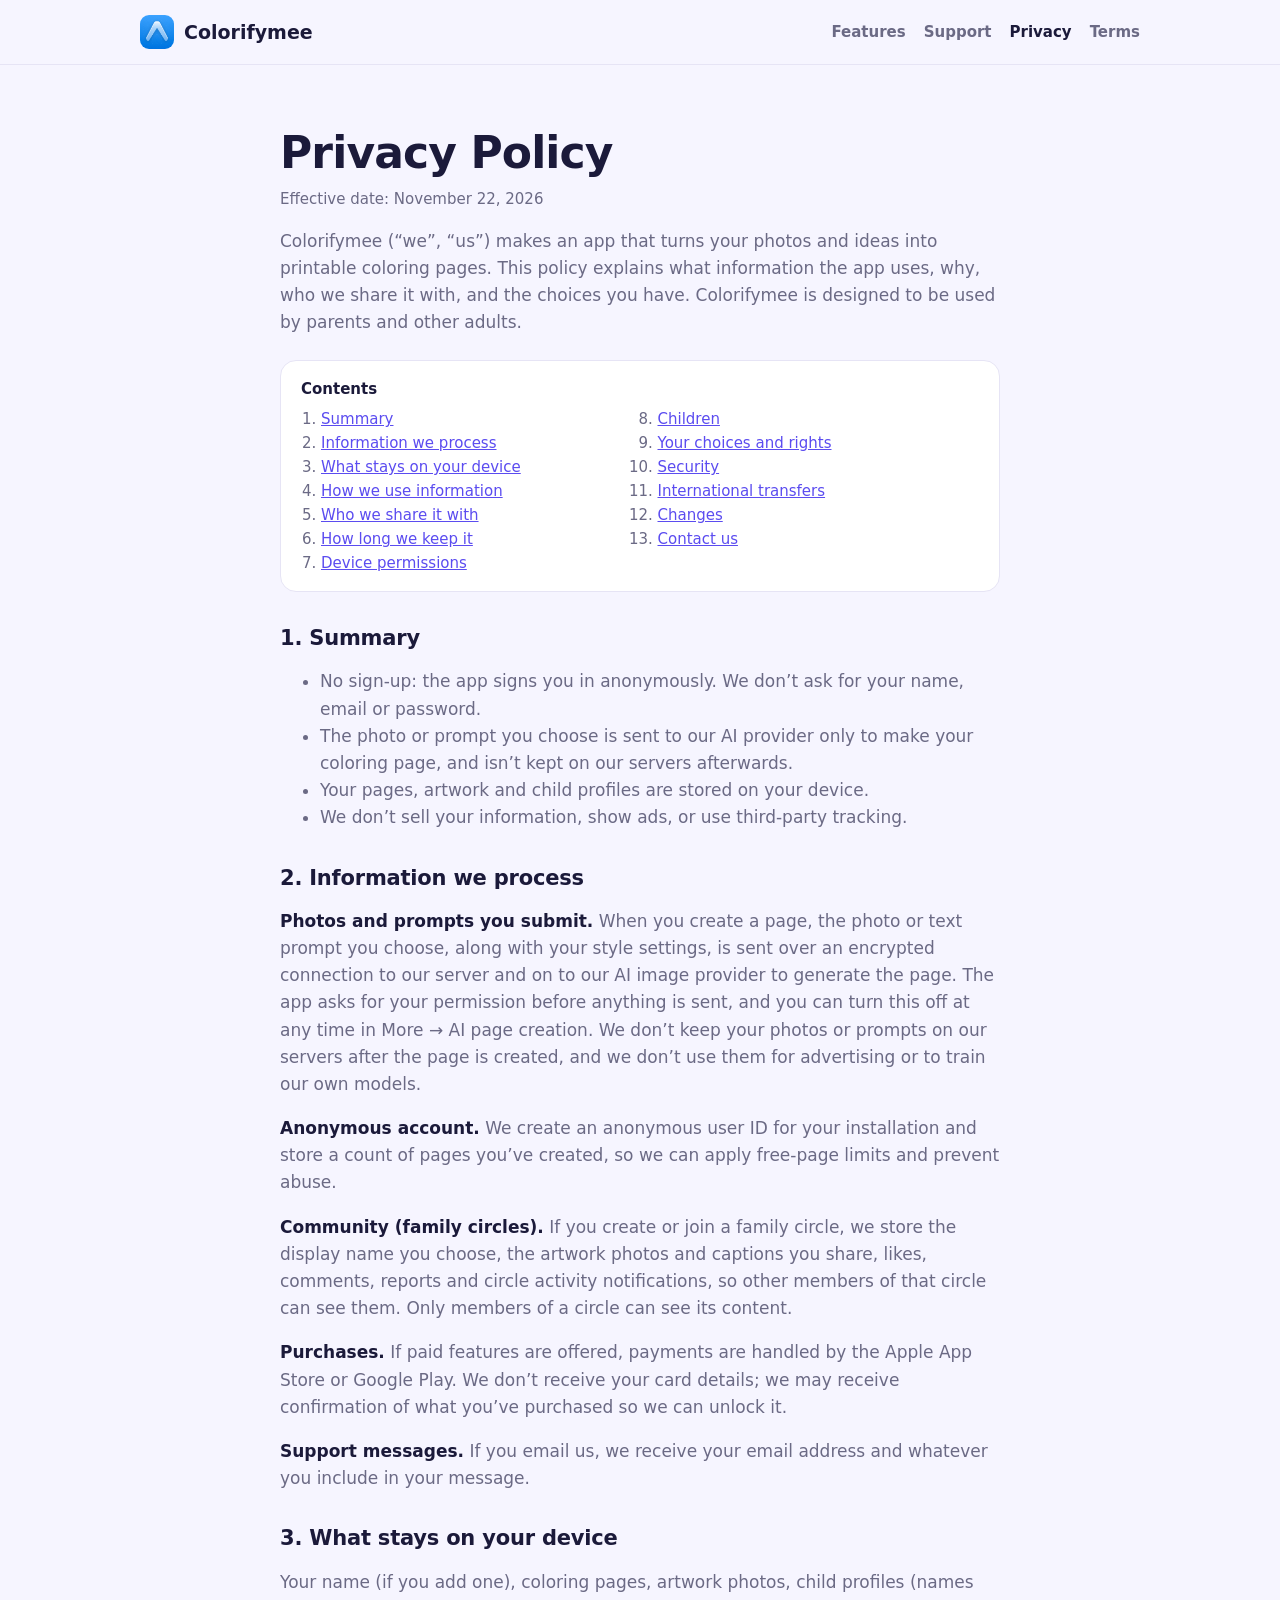
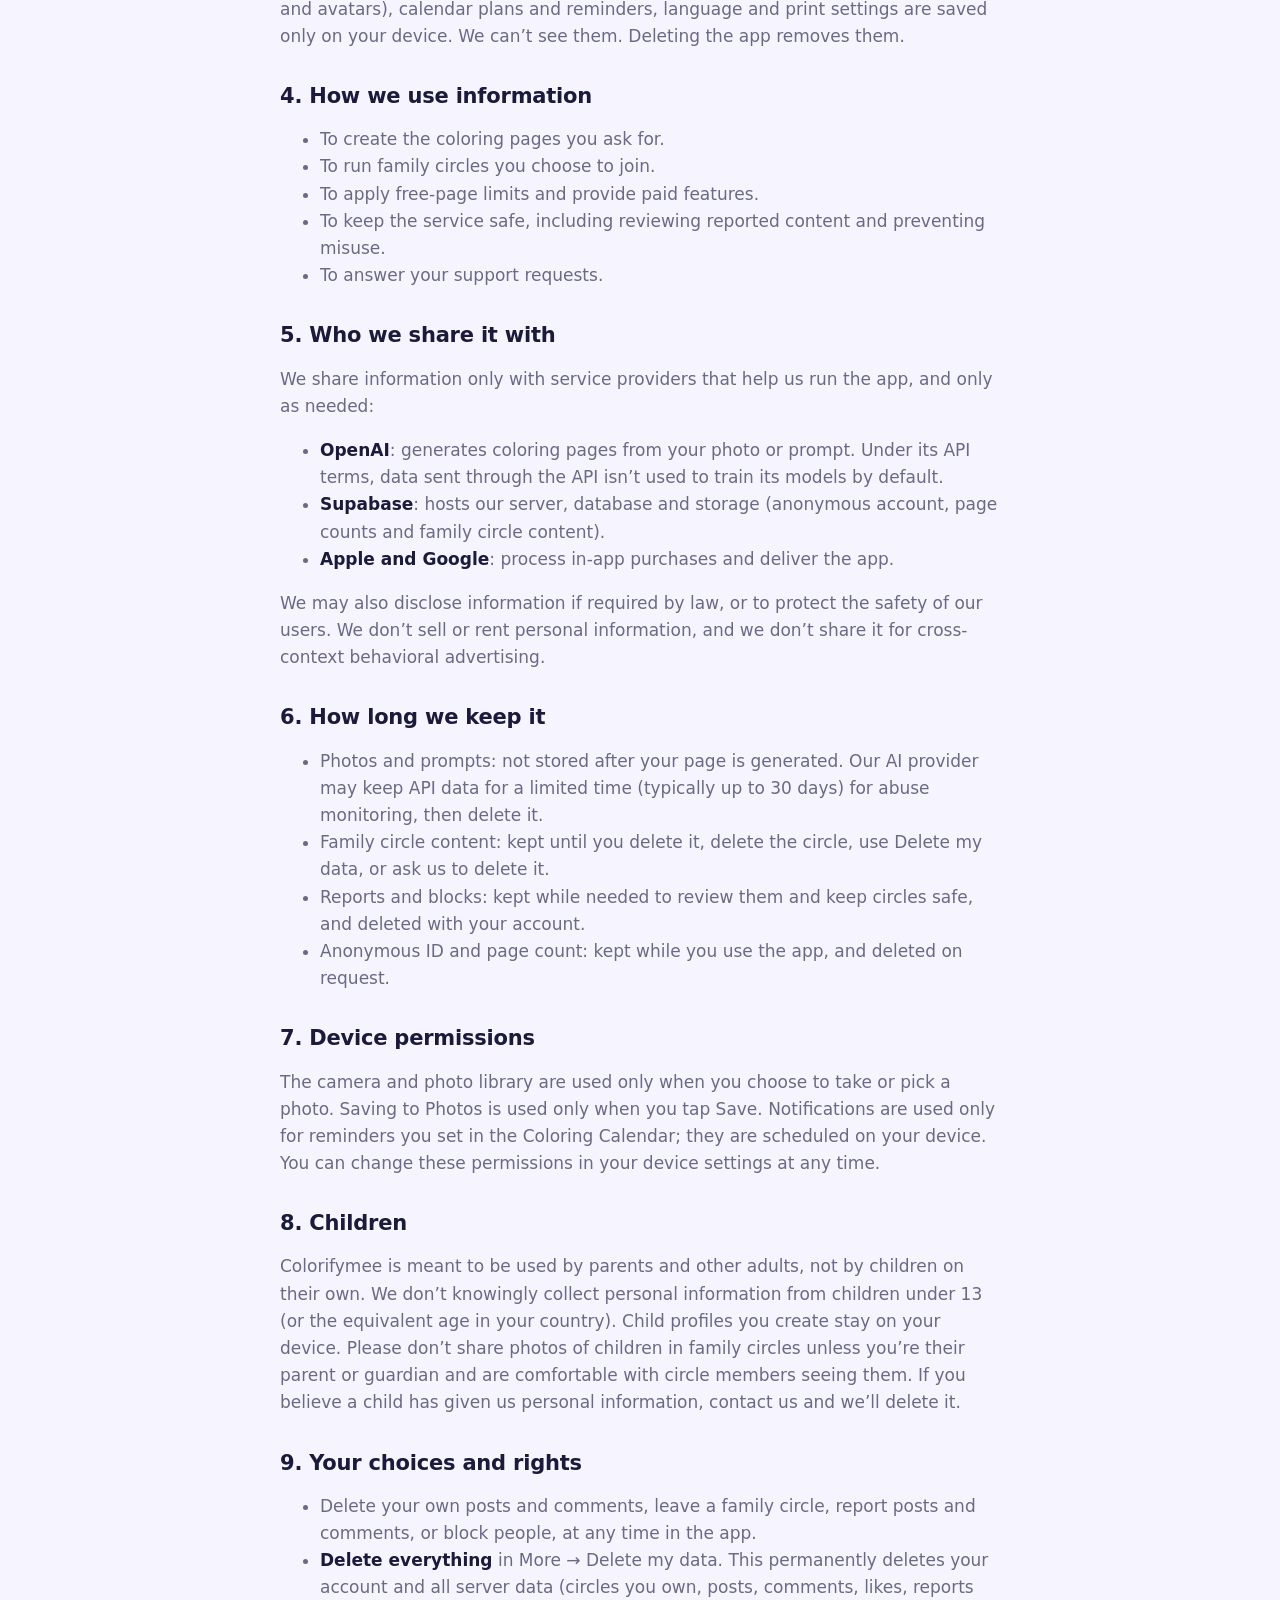
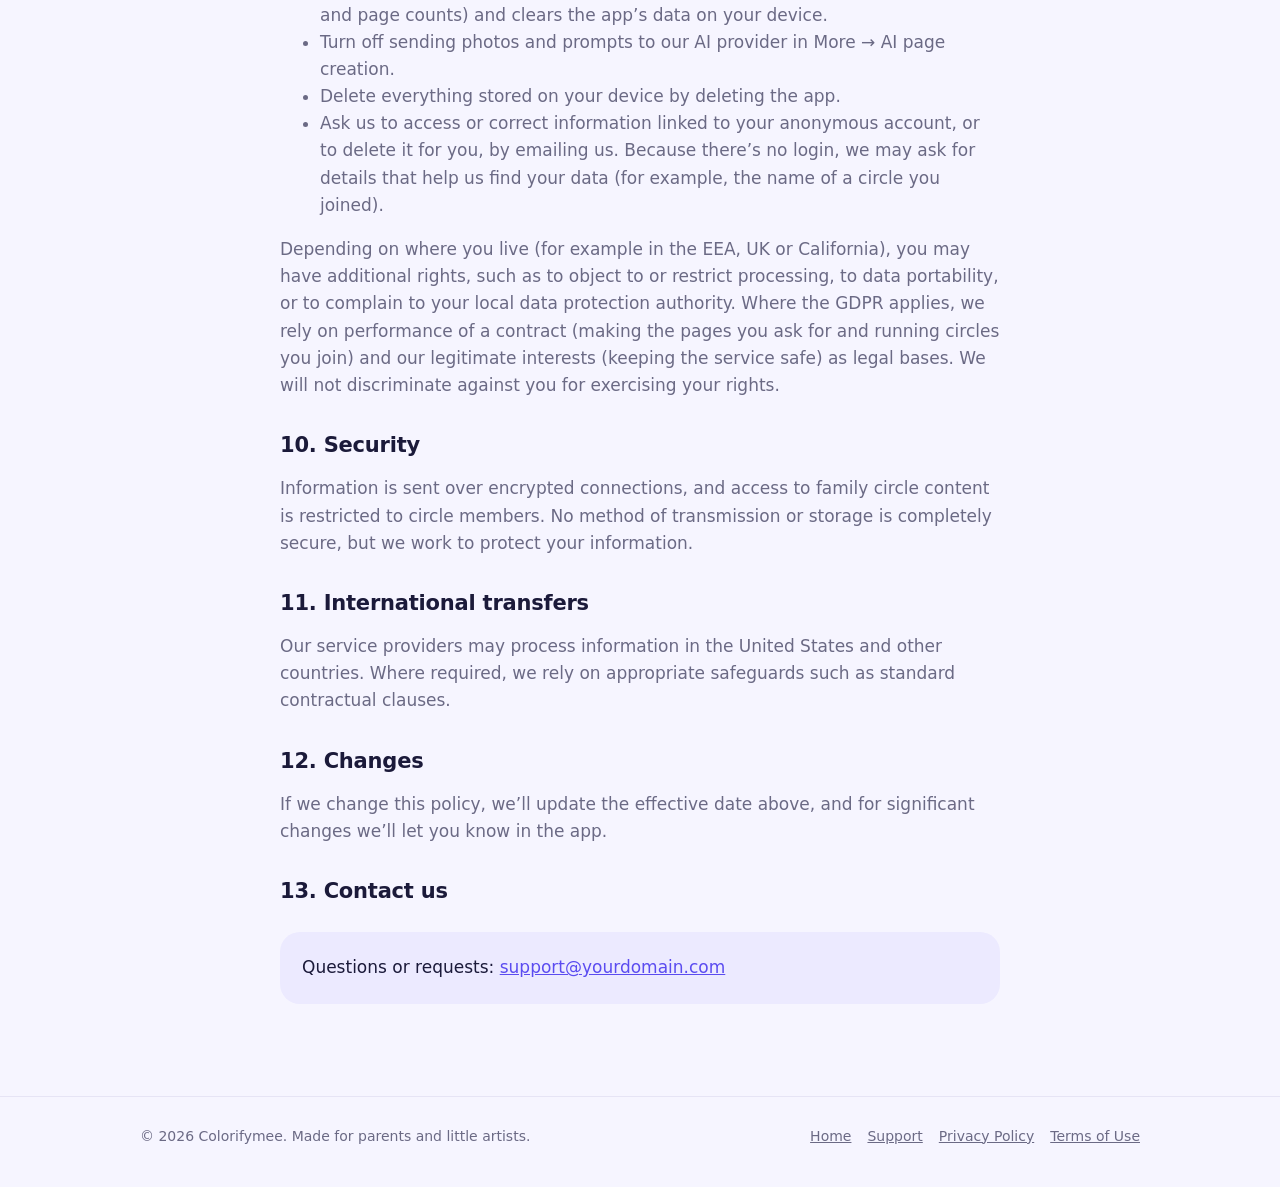
==== privacy.html @ 537eb230 "Colorifymee app with App Store compliance and website Expo SDK 58 app that turns photos and prompts " ====
<!doctype html>
<html lang="en">
<head>
<meta charset="utf-8">
<meta name="viewport" content="width=device-width, initial-scale=1">
<title>Privacy Policy – Colorifymee</title>
<meta name="description" content="How the Colorifymee app handles your information.">
<link rel="icon" href="img/icon.png">
<link rel="apple-touch-icon" href="img/icon.png">
<link rel="stylesheet" href="styles.css">
</head>
<body>
<header class="site"><div class="wrap">
  <a class="brand" href="index.html"><img src="img/icon.png" alt=""><span class="name">Colorifymee</span></a>
  <nav class="site" aria-label="Main">
    <a class="hide-sm" href="index.html#features">Features</a>
    <a href="support.html">Support</a>
    <a href="privacy.html" aria-current="page">Privacy</a>
    <a href="terms.html">Terms</a>
  </nav>
</div></header>
<main class="wrap doc">
  <h1>Privacy Policy</h1>
  <p class="updated">Effective date: November 22, 2026</p>
  <p>Colorifymee (“we”, “us”) makes an app that turns your photos and ideas into printable coloring pages. This policy explains what information the app uses, why, who we share it with, and the choices you have. Colorifymee is designed to be used by parents and other adults.</p>

  <nav class="toc" aria-label="Contents"><strong>Contents</strong><ol>
    <li><a href="#summary">Summary</a></li><li><a href="#collect">Information we process</a></li>
    <li><a href="#device">What stays on your device</a></li><li><a href="#use">How we use information</a></li>
    <li><a href="#share">Who we share it with</a></li><li><a href="#retention">How long we keep it</a></li>
    <li><a href="#permissions">Device permissions</a></li><li><a href="#children">Children</a></li>
    <li><a href="#rights">Your choices and rights</a></li><li><a href="#security">Security</a></li>
    <li><a href="#transfers">International transfers</a></li><li><a href="#changes">Changes</a></li>
    <li><a href="#contact">Contact us</a></li>
  </ol></nav>

  <h2 id="summary">1. Summary</h2>
  <ul>
    <li>No sign-up: the app signs you in anonymously. We don’t ask for your name, email or password.</li>
    <li>The photo or prompt you choose is sent to our AI provider only to make your coloring page, and isn’t kept on our servers afterwards.</li>
    <li>Your pages, artwork and child profiles are stored on your device.</li>
    <li>We don’t sell your information, show ads, or use third-party tracking.</li>
  </ul>

  <h2 id="collect">2. Information we process</h2>
  <p><strong>Photos and prompts you submit.</strong> When you create a page, the photo or text prompt you choose, along with your style settings, is sent over an encrypted connection to our server and on to our AI image provider to generate the page. The app asks for your permission before anything is sent, and you can turn this off at any time in More → AI page creation. We don’t keep your photos or prompts on our servers after the page is created, and we don’t use them for advertising or to train our own models.</p>
  <p><strong>Anonymous account.</strong> We create an anonymous user ID for your installation and store a count of pages you’ve created, so we can apply free-page limits and prevent abuse.</p>
  <p><strong>Community (family circles).</strong> If you create or join a family circle, we store the display name you choose, the artwork photos and captions you share, likes, comments, reports and circle activity notifications, so other members of that circle can see them. Only members of a circle can see its content.</p>
  <p><strong>Purchases.</strong> If paid features are offered, payments are handled by the Apple App Store or Google Play. We don’t receive your card details; we may receive confirmation of what you’ve purchased so we can unlock it.</p>
  <p><strong>Support messages.</strong> If you email us, we receive your email address and whatever you include in your message.</p>

  <h2 id="device">3. What stays on your device</h2>
  <p>Your name (if you add one), coloring pages, artwork photos, child profiles (names and avatars), calendar plans and reminders, language and print settings are saved only on your device. We can’t see them. Deleting the app removes them.</p>

  <h2 id="use">4. How we use information</h2>
  <ul>
    <li>To create the coloring pages you ask for.</li>
    <li>To run family circles you choose to join.</li>
    <li>To apply free-page limits and provide paid features.</li>
    <li>To keep the service safe, including reviewing reported content and preventing misuse.</li>
    <li>To answer your support requests.</li>
  </ul>

  <h2 id="share">5. Who we share it with</h2>
  <p>We share information only with service providers that help us run the app, and only as needed:</p>
  <ul>
    <li><strong>OpenAI</strong>: generates coloring pages from your photo or prompt. Under its API terms, data sent through the API isn’t used to train its models by default.</li>
    <li><strong>Supabase</strong>: hosts our server, database and storage (anonymous account, page counts and family circle content).</li>
    <li><strong>Apple and Google</strong>: process in-app purchases and deliver the app.</li>
  </ul>
  <p>We may also disclose information if required by law, or to protect the safety of our users. We don’t sell or rent personal information, and we don’t share it for cross-context behavioral advertising.</p>

  <h2 id="retention">6. How long we keep it</h2>
  <ul>
    <li>Photos and prompts: not stored after your page is generated. Our AI provider may keep API data for a limited time (typically up to 30 days) for abuse monitoring, then delete it.</li>
    <li>Family circle content: kept until you delete it, delete the circle, use Delete my data, or ask us to delete it.</li>
    <li>Reports and blocks: kept while needed to review them and keep circles safe, and deleted with your account.</li>
    <li>Anonymous ID and page count: kept while you use the app, and deleted on request.</li>
  </ul>

  <h2 id="permissions">7. Device permissions</h2>
  <p>The camera and photo library are used only when you choose to take or pick a photo. Saving to Photos is used only when you tap Save. Notifications are used only for reminders you set in the Coloring Calendar; they are scheduled on your device. You can change these permissions in your device settings at any time.</p>

  <h2 id="children">8. Children</h2>
  <p>Colorifymee is meant to be used by parents and other adults, not by children on their own. We don’t knowingly collect personal information from children under 13 (or the equivalent age in your country). Child profiles you create stay on your device. Please don’t share photos of children in family circles unless you’re their parent or guardian and are comfortable with circle members seeing them. If you believe a child has given us personal information, contact us and we’ll delete it.</p>

  <h2 id="rights">9. Your choices and rights</h2>
  <ul>
    <li>Delete your own posts and comments, leave a family circle, report posts and comments, or block people, at any time in the app.</li>
    <li><strong>Delete everything</strong> in More → Delete my data. This permanently deletes your account and all server data (circles you own, posts, comments, likes, reports and page counts) and clears the app’s data on your device.</li>
    <li>Turn off sending photos and prompts to our AI provider in More → AI page creation.</li>
    <li>Delete everything stored on your device by deleting the app.</li>
    <li>Ask us to access or correct information linked to your anonymous account, or to delete it for you, by emailing us. Because there’s no login, we may ask for details that help us find your data (for example, the name of a circle you joined).</li>
  </ul>
  <p>Depending on where you live (for example in the EEA, UK or California), you may have additional rights, such as to object to or restrict processing, to data portability, or to complain to your local data protection authority. Where the GDPR applies, we rely on performance of a contract (making the pages you ask for and running circles you join) and our legitimate interests (keeping the service safe) as legal bases. We will not discriminate against you for exercising your rights.</p>

  <h2 id="security">10. Security</h2>
  <p>Information is sent over encrypted connections, and access to family circle content is restricted to circle members. No method of transmission or storage is completely secure, but we work to protect your information.</p>

  <h2 id="transfers">11. International transfers</h2>
  <p>Our service providers may process information in the United States and other countries. Where required, we rely on appropriate safeguards such as standard contractual clauses.</p>

  <h2 id="changes">12. Changes</h2>
  <p>If we change this policy, we’ll update the effective date above, and for significant changes we’ll let you know in the app.</p>

  <h2 id="contact">13. Contact us</h2>
  <div class="contact"><p>Questions or requests: <a href="mailto:support@yourdomain.com">support@yourdomain.com</a></p></div>
</main>
<footer class="site"><div class="wrap">
  <span>© 2026 Colorifymee. Made for parents and little artists.</span>
  <nav aria-label="Footer"><a href="index.html">Home</a><a href="support.html">Support</a><a href="privacy.html">Privacy Policy</a><a href="terms.html">Terms of Use</a></nav>
</div></footer>
</body>
</html>
---- styles.css ----
:root {
  --text: #1b1a3a; --muted: #6b6a85; --bg: #f6f5ff; --card: #fff; --soft: #efeefa;
  --accent: #5b4cf0; --accent-soft: #eceaff; --border: #e6e4f5;
  --blue: #e7f0ff; --purple: #f1eaff; --orange: #fff1e3; --pink: #ffe9f3;
}
@media (prefers-color-scheme: dark) {
  :root {
    --text: #f4f3ff; --muted: #a9a7c2; --bg: #0f0e1a; --card: #1b1a2b; --soft: #232236;
    --accent: #8c7cff; --accent-soft: #2a2550; --border: #2c2a40;
    --blue: #16243d; --purple: #251c3d; --orange: #33220f; --pink: #361627;
  }
}
* { box-sizing: border-box; }
html { -webkit-text-size-adjust: 100%; }
body {
  margin: 0; background: var(--bg); color: var(--text);
  font: 17px/1.6 system-ui, -apple-system, "Segoe UI", Roboto, sans-serif;
}
a { color: var(--accent); }
img { max-width: 100%; display: block; }
.wrap { max-width: 1040px; margin: 0 auto; padding: 0 20px; }
header.site { position: sticky; top: 0; z-index: 5; background: color-mix(in srgb, var(--bg) 88%, transparent); backdrop-filter: blur(10px); border-bottom: 1px solid var(--border); }
header.site .wrap { display: flex; align-items: center; justify-content: space-between; height: 64px; gap: 16px; }
.brand { display: flex; align-items: center; gap: 10px; font-weight: 800; font-size: 19px; color: var(--text); text-decoration: none; }
.brand img { width: 34px; height: 34px; border-radius: 9px; }
nav.site { display: flex; gap: 18px; font-size: 15px; font-weight: 600; }
nav.site a { color: var(--muted); text-decoration: none; }
nav.site a:hover, nav.site a[aria-current] { color: var(--text); }

.hero { padding-top: 72px; padding-bottom: 48px; display: grid; grid-template-columns: 1.1fr 1fr; gap: 48px; align-items: center; }
.eyebrow { display: inline-block; background: var(--accent-soft); color: var(--accent); font-weight: 700; font-size: 14px; padding: 5px 12px; border-radius: 999px; }
h1 { font-size: clamp(36px, 6vw, 56px); line-height: 1.08; margin: 16px 0; letter-spacing: -0.02em; }
.lead { font-size: 19px; color: var(--muted); margin: 0 0 28px; max-width: 34em; }
.stores { display: flex; flex-wrap: wrap; gap: 12px; }
.store { display: inline-flex; align-items: center; gap: 8px; background: var(--text); color: var(--bg); text-decoration: none; font-weight: 700; padding: 12px 20px; border-radius: 14px; }
.store small { display: block; font-weight: 500; font-size: 11px; opacity: .75; line-height: 1.1; }
.store span { line-height: 1.15; }
.note { font-size: 14px; color: var(--muted); margin-top: 12px; }
.collage { display: grid; grid-template-columns: repeat(3, 1fr); gap: 12px; }
.collage img { border-radius: 16px; aspect-ratio: 3/4; object-fit: cover; box-shadow: 0 8px 24px rgb(27 26 58 / .12); }
.collage img:nth-child(3n+2) { transform: translateY(22px); }

section.block { padding: 56px 0; }
h2 { font-size: clamp(26px, 4vw, 36px); line-height: 1.2; margin: 0 0 10px; letter-spacing: -0.01em; }
.sub { color: var(--muted); margin: 0 0 32px; }
.grid { display: grid; grid-template-columns: repeat(3, 1fr); gap: 16px; }
.card { background: var(--card); border: 1px solid var(--border); border-radius: 20px; padding: 22px; }
.card h3 { margin: 12px 0 6px; font-size: 18px; }
.card p { margin: 0; color: var(--muted); font-size: 15px; }
.icon { width: 44px; height: 44px; border-radius: 13px; display: grid; place-items: center; font-size: 22px; }
.t-blue { background: var(--blue); } .t-purple { background: var(--purple); }
.t-orange { background: var(--orange); } .t-pink { background: var(--pink); }

.steps { counter-reset: step; display: grid; grid-template-columns: repeat(3, 1fr); gap: 16px; }
.step { background: var(--card); border: 1px solid var(--border); border-radius: 20px; padding: 22px; }
.step::before { counter-increment: step; content: counter(step); display: grid; place-items: center; width: 32px; height: 32px; border-radius: 50%; background: var(--accent); color: #fff; font-weight: 800; margin-bottom: 10px; }
.step h3 { margin: 0 0 4px; font-size: 18px; } .step p { margin: 0; color: var(--muted); font-size: 15px; }

.styles-row { display: grid; grid-template-columns: repeat(8, 1fr); gap: 10px; }
.styles-row figure { margin: 0; }
.styles-row img { border-radius: 12px; aspect-ratio: 3/4; object-fit: cover; }
.styles-row figcaption { font-size: 13px; font-weight: 600; text-align: center; margin-top: 6px; }

.trust { background: var(--card); border: 1px solid var(--border); border-radius: 24px; padding: 32px; display: grid; grid-template-columns: 1fr 1fr; gap: 24px; }
.trust ul { margin: 0; padding-left: 20px; color: var(--muted); }
.trust li { margin: 6px 0; }

.doc { max-width: 760px; padding: 48px 20px 64px; }
.doc h1 { font-size: clamp(32px, 5vw, 44px); }
.doc .updated { color: var(--muted); font-size: 15px; margin-top: -6px; }
.doc h2 { font-size: 21px; margin: 34px 0 8px; }
.doc p, .doc li { color: var(--muted); }
.doc strong { color: var(--text); }
.toc { background: var(--card); border: 1px solid var(--border); border-radius: 16px; padding: 16px 20px; margin: 24px 0; font-size: 15px; }
.toc ol { margin: 6px 0 0; padding-left: 20px; columns: 2; }
details { background: var(--card); border: 1px solid var(--border); border-radius: 16px; padding: 14px 18px; margin: 10px 0; }
summary { font-weight: 700; cursor: pointer; }
details p { margin: 8px 0 0; }
.contact { background: var(--accent-soft); border-radius: 20px; padding: 22px; margin: 28px 0; }
.contact p { color: var(--text); margin: 0; }

footer.site { border-top: 1px solid var(--border); padding: 28px 0 40px; color: var(--muted); font-size: 14px; }
footer.site .wrap { display: flex; flex-wrap: wrap; justify-content: space-between; gap: 12px; }
footer.site nav { display: flex; gap: 16px; flex-wrap: wrap; }
footer.site a { color: var(--muted); }

@media (max-width: 820px) {
  .hero { grid-template-columns: 1fr; padding-top: 40px; gap: 36px; }
  .grid, .steps { grid-template-columns: 1fr; }
  .styles-row { grid-template-columns: repeat(4, 1fr); }
  .trust { grid-template-columns: 1fr; padding: 22px; }
  .toc ol { columns: 1; }
  nav.site { gap: 12px; font-size: 14px; }
  nav.site .hide-sm { display: none; }
}
@media (max-width: 600px) {
  .brand .name { display: none; }
  .brand img { width: 36px; height: 36px; }
  nav.site { gap: 14px; font-size: 15px; }
}
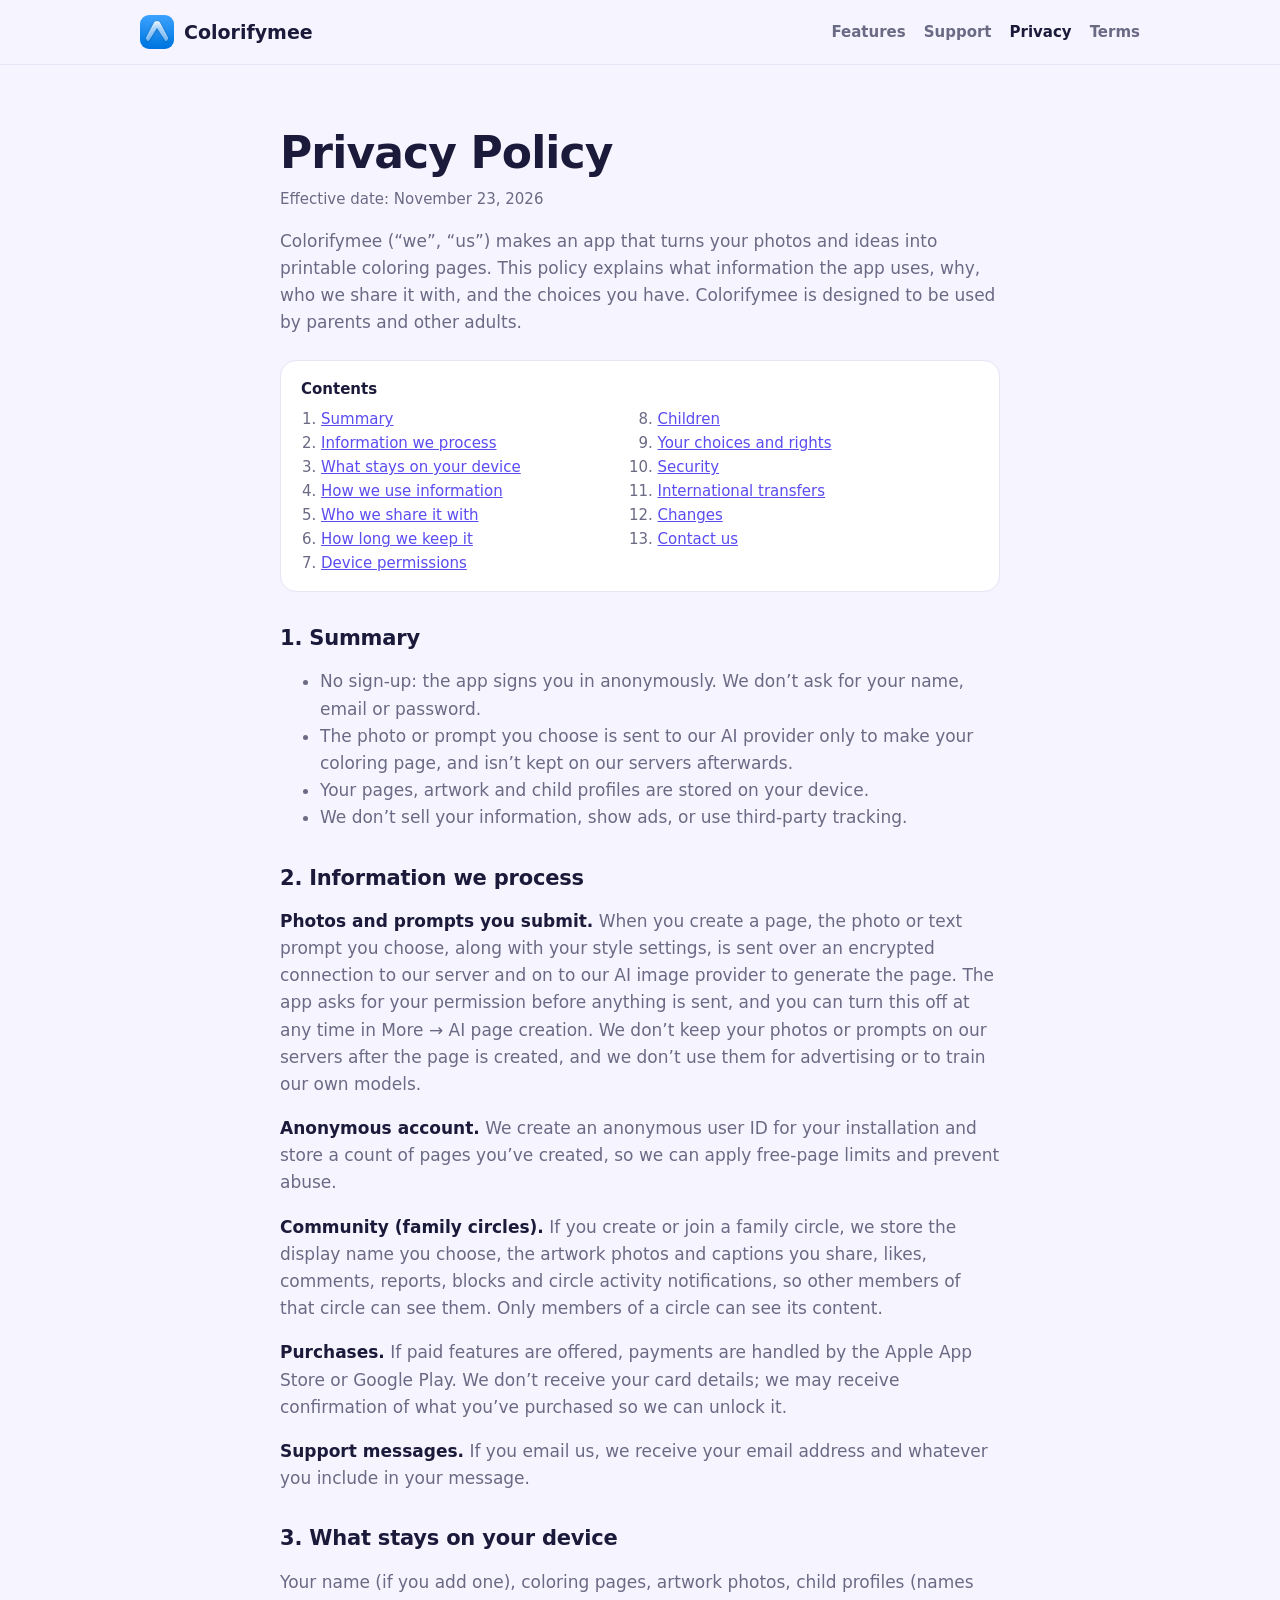
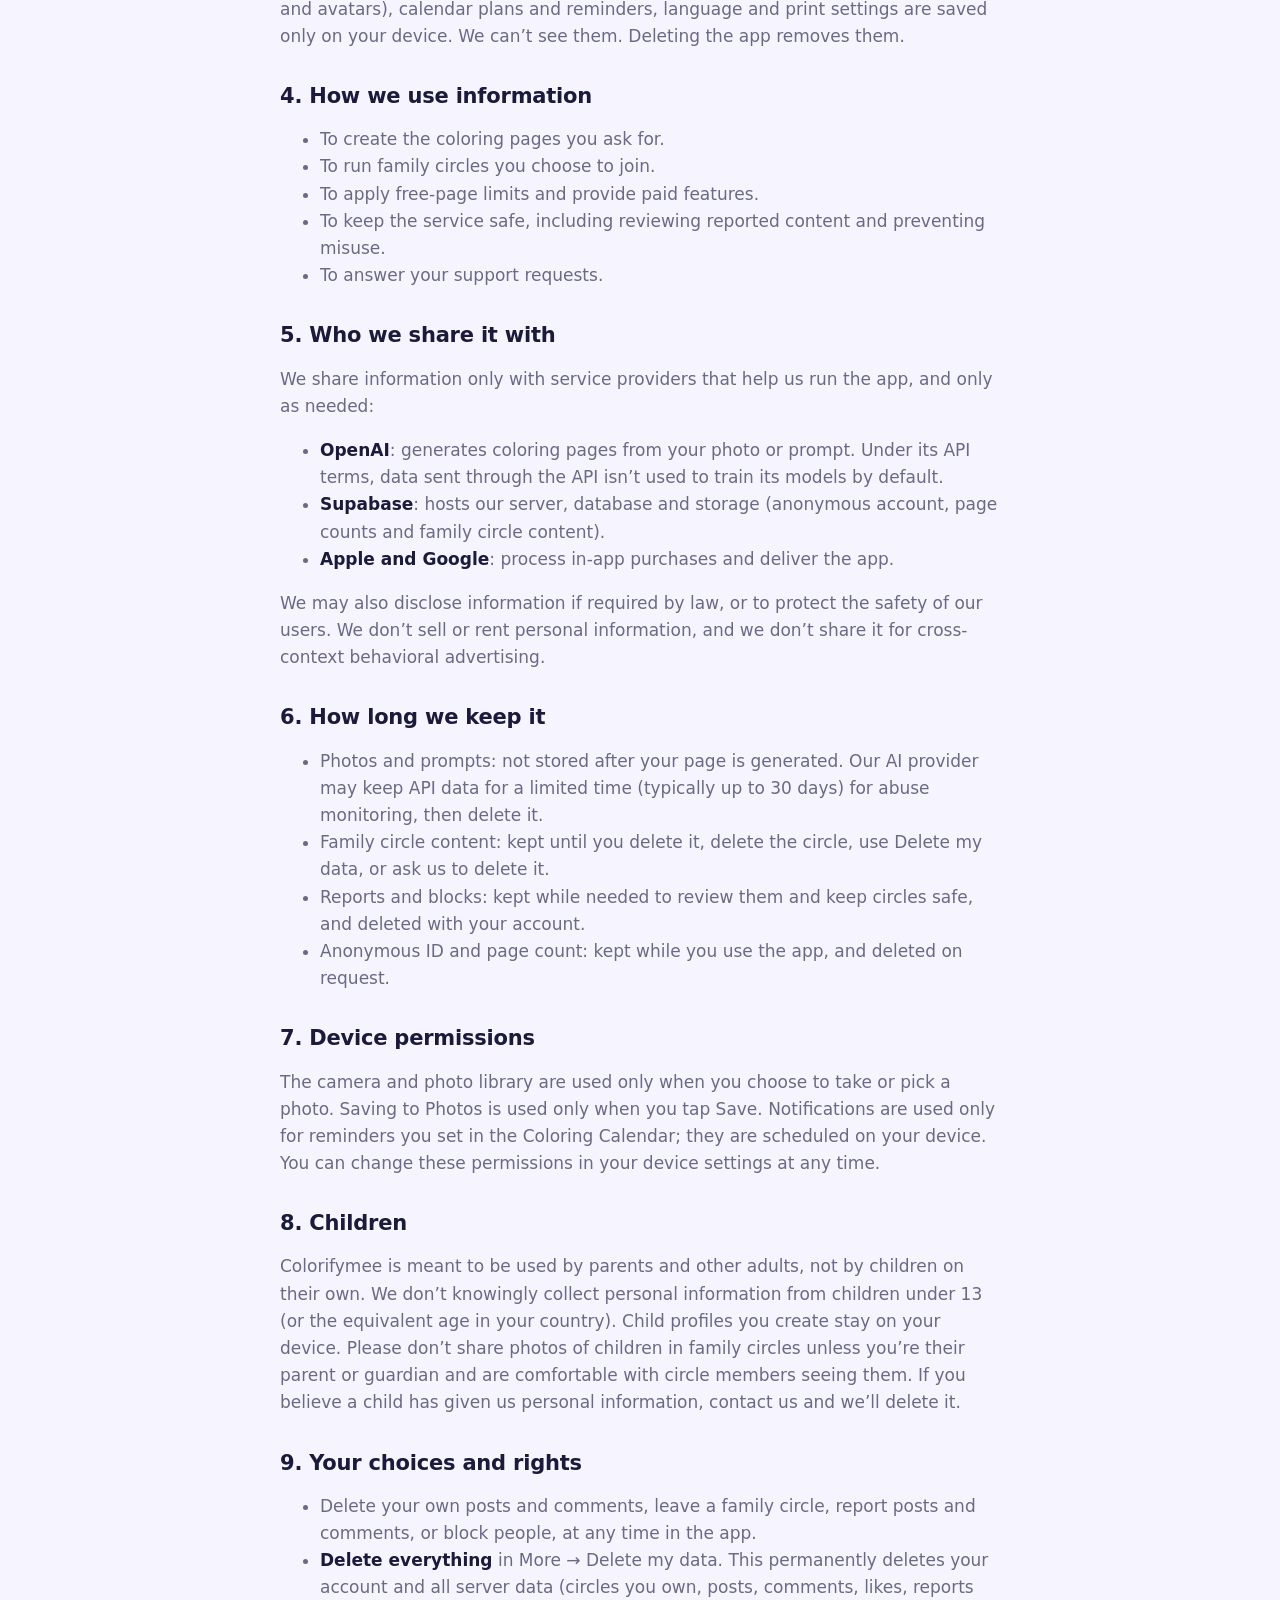
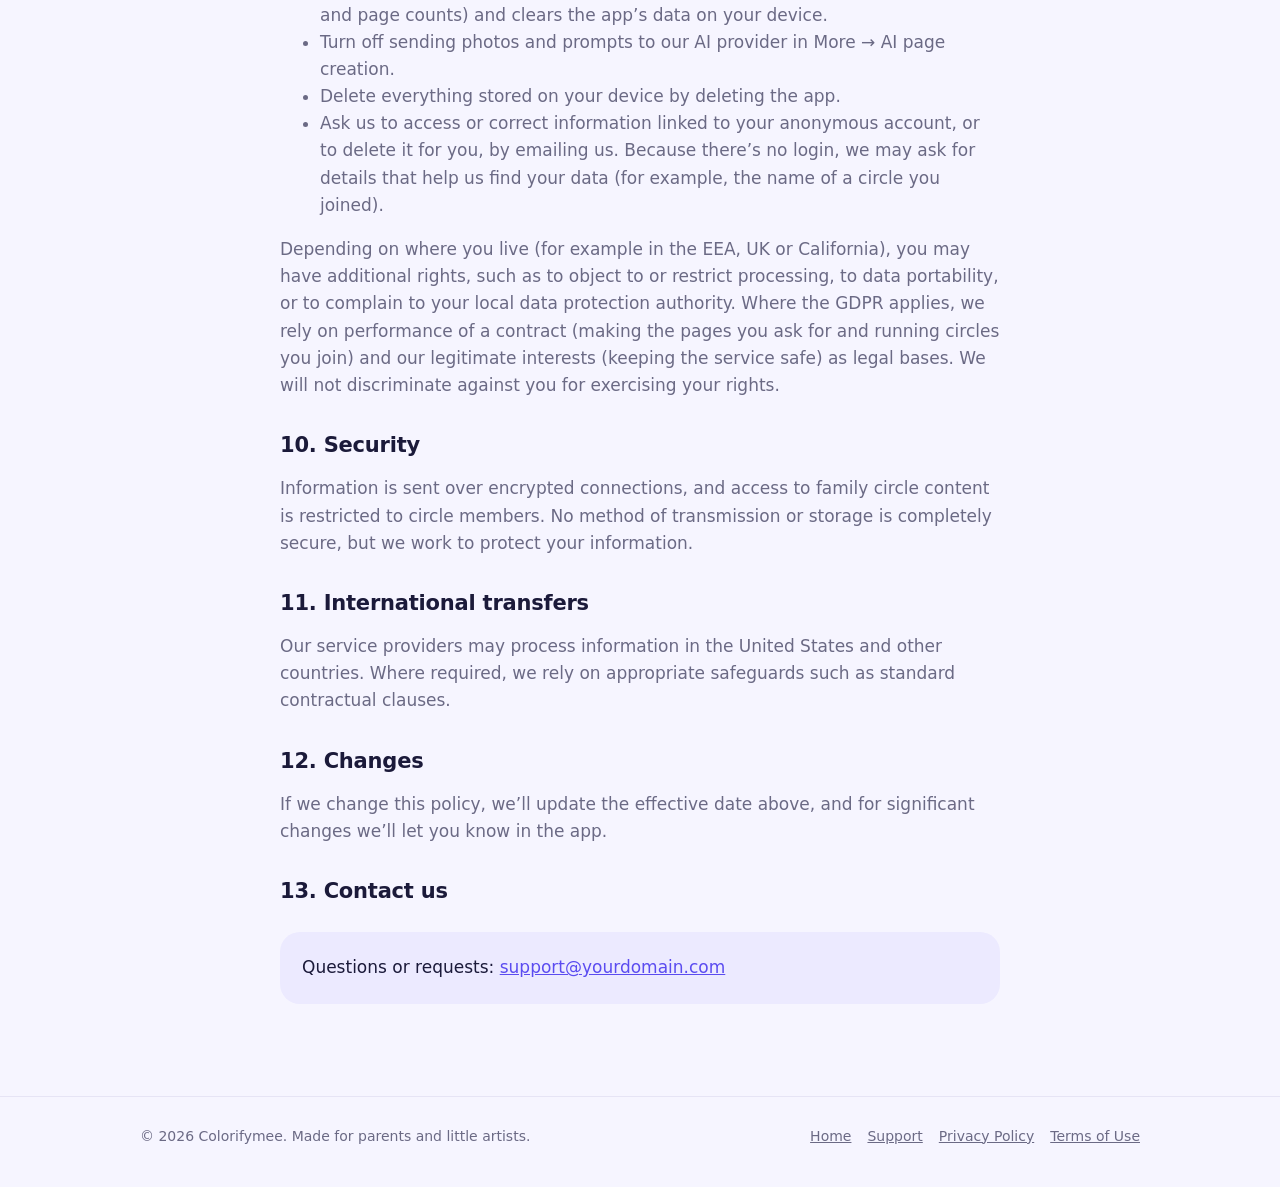
==== commit 22108811: "Sync in-app Privacy Policy and Terms with the website The app's legal screens now show the full poli" ====
--- a/privacy.html
+++ b/privacy.html
@@ -21,7 +21,7 @@
 </div></header>
 <main class="wrap doc">
   <h1>Privacy Policy</h1>
-  <p class="updated">Effective date: November 22, 2026</p>
+  <p class="updated">Effective date: November 23, 2026</p>
   <p>Colorifymee (“we”, “us”) makes an app that turns your photos and ideas into printable coloring pages. This policy explains what information the app uses, why, who we share it with, and the choices you have. Colorifymee is designed to be used by parents and other adults.</p>
 
   <nav class="toc" aria-label="Contents"><strong>Contents</strong><ol>
@@ -45,7 +45,7 @@
   <h2 id="collect">2. Information we process</h2>
   <p><strong>Photos and prompts you submit.</strong> When you create a page, the photo or text prompt you choose, along with your style settings, is sent over an encrypted connection to our server and on to our AI image provider to generate the page. The app asks for your permission before anything is sent, and you can turn this off at any time in More → AI page creation. We don’t keep your photos or prompts on our servers after the page is created, and we don’t use them for advertising or to train our own models.</p>
   <p><strong>Anonymous account.</strong> We create an anonymous user ID for your installation and store a count of pages you’ve created, so we can apply free-page limits and prevent abuse.</p>
-  <p><strong>Community (family circles).</strong> If you create or join a family circle, we store the display name you choose, the artwork photos and captions you share, likes, comments, reports and circle activity notifications, so other members of that circle can see them. Only members of a circle can see its content.</p>
+  <p><strong>Community (family circles).</strong> If you create or join a family circle, we store the display name you choose, the artwork photos and captions you share, likes, comments, reports, blocks and circle activity notifications, so other members of that circle can see them. Only members of a circle can see its content.</p>
   <p><strong>Purchases.</strong> If paid features are offered, payments are handled by the Apple App Store or Google Play. We don’t receive your card details; we may receive confirmation of what you’ve purchased so we can unlock it.</p>
   <p><strong>Support messages.</strong> If you email us, we receive your email address and whatever you include in your message.</p>
 
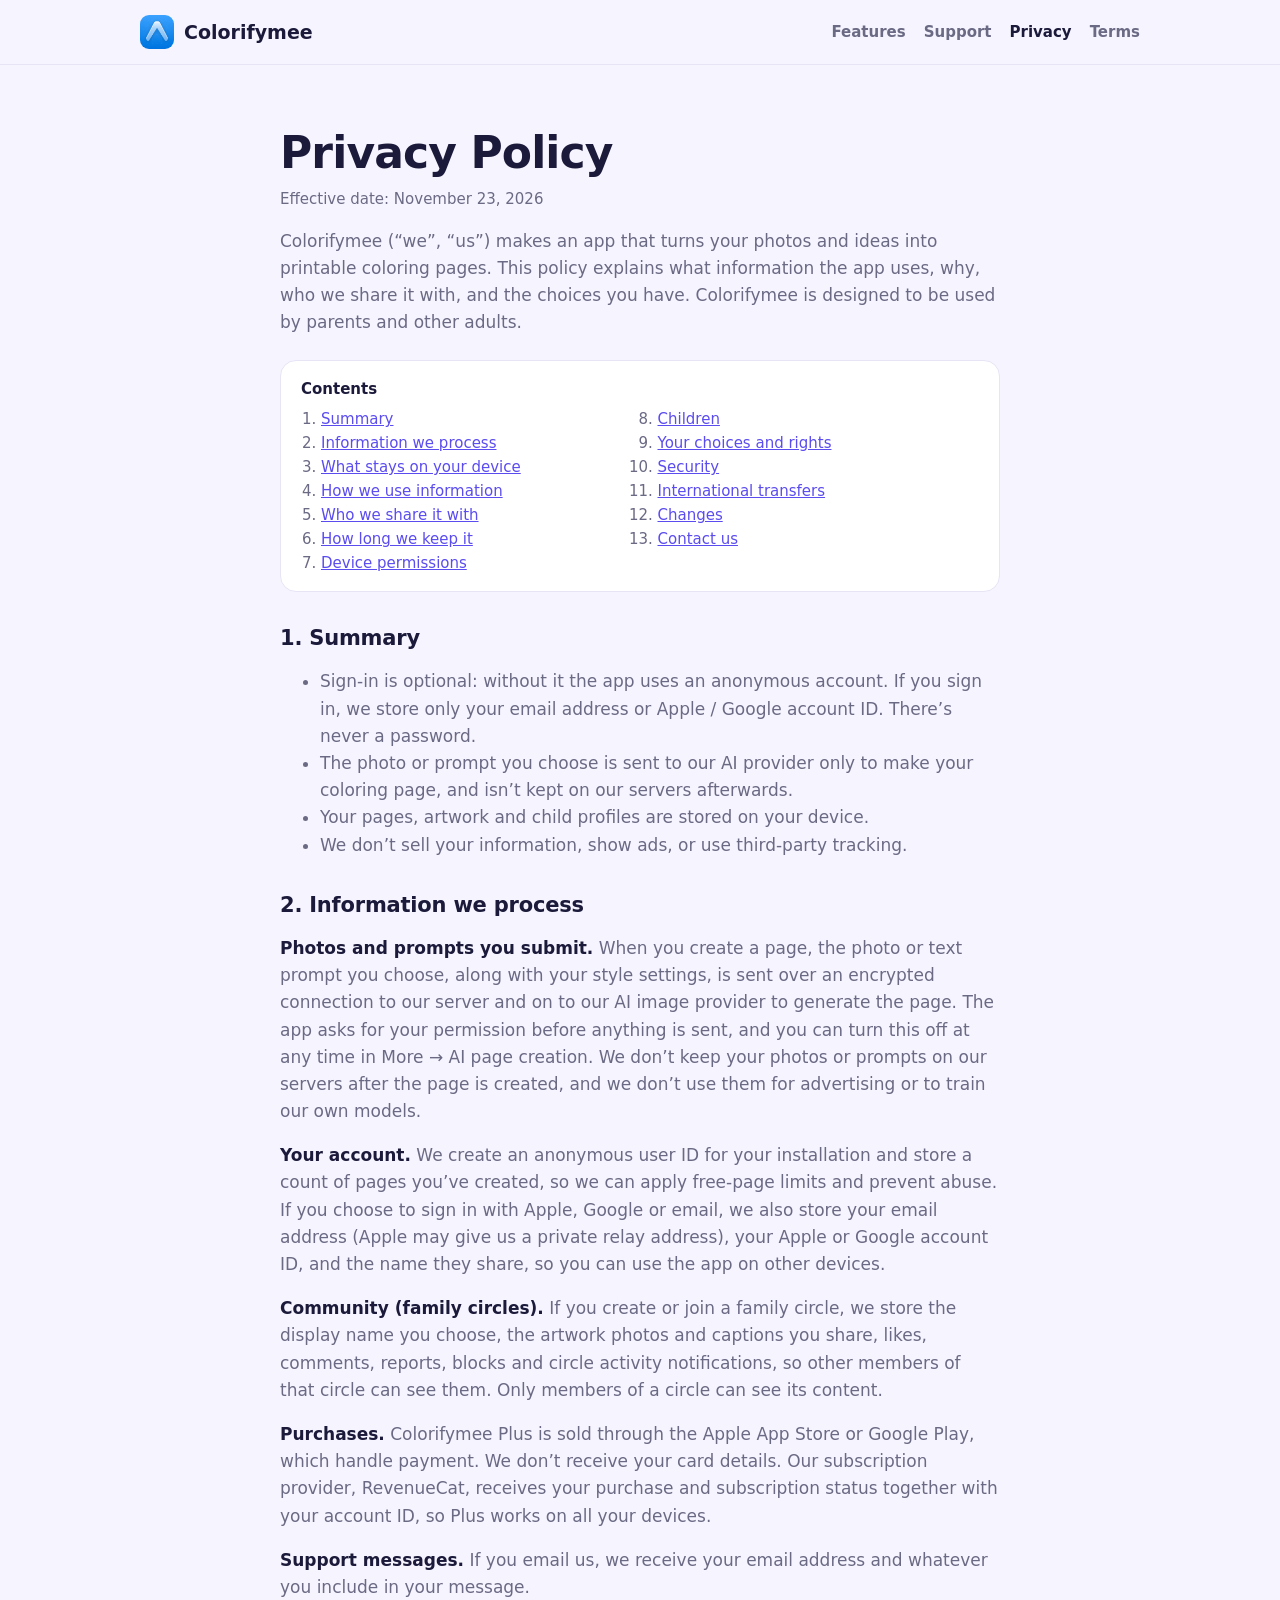
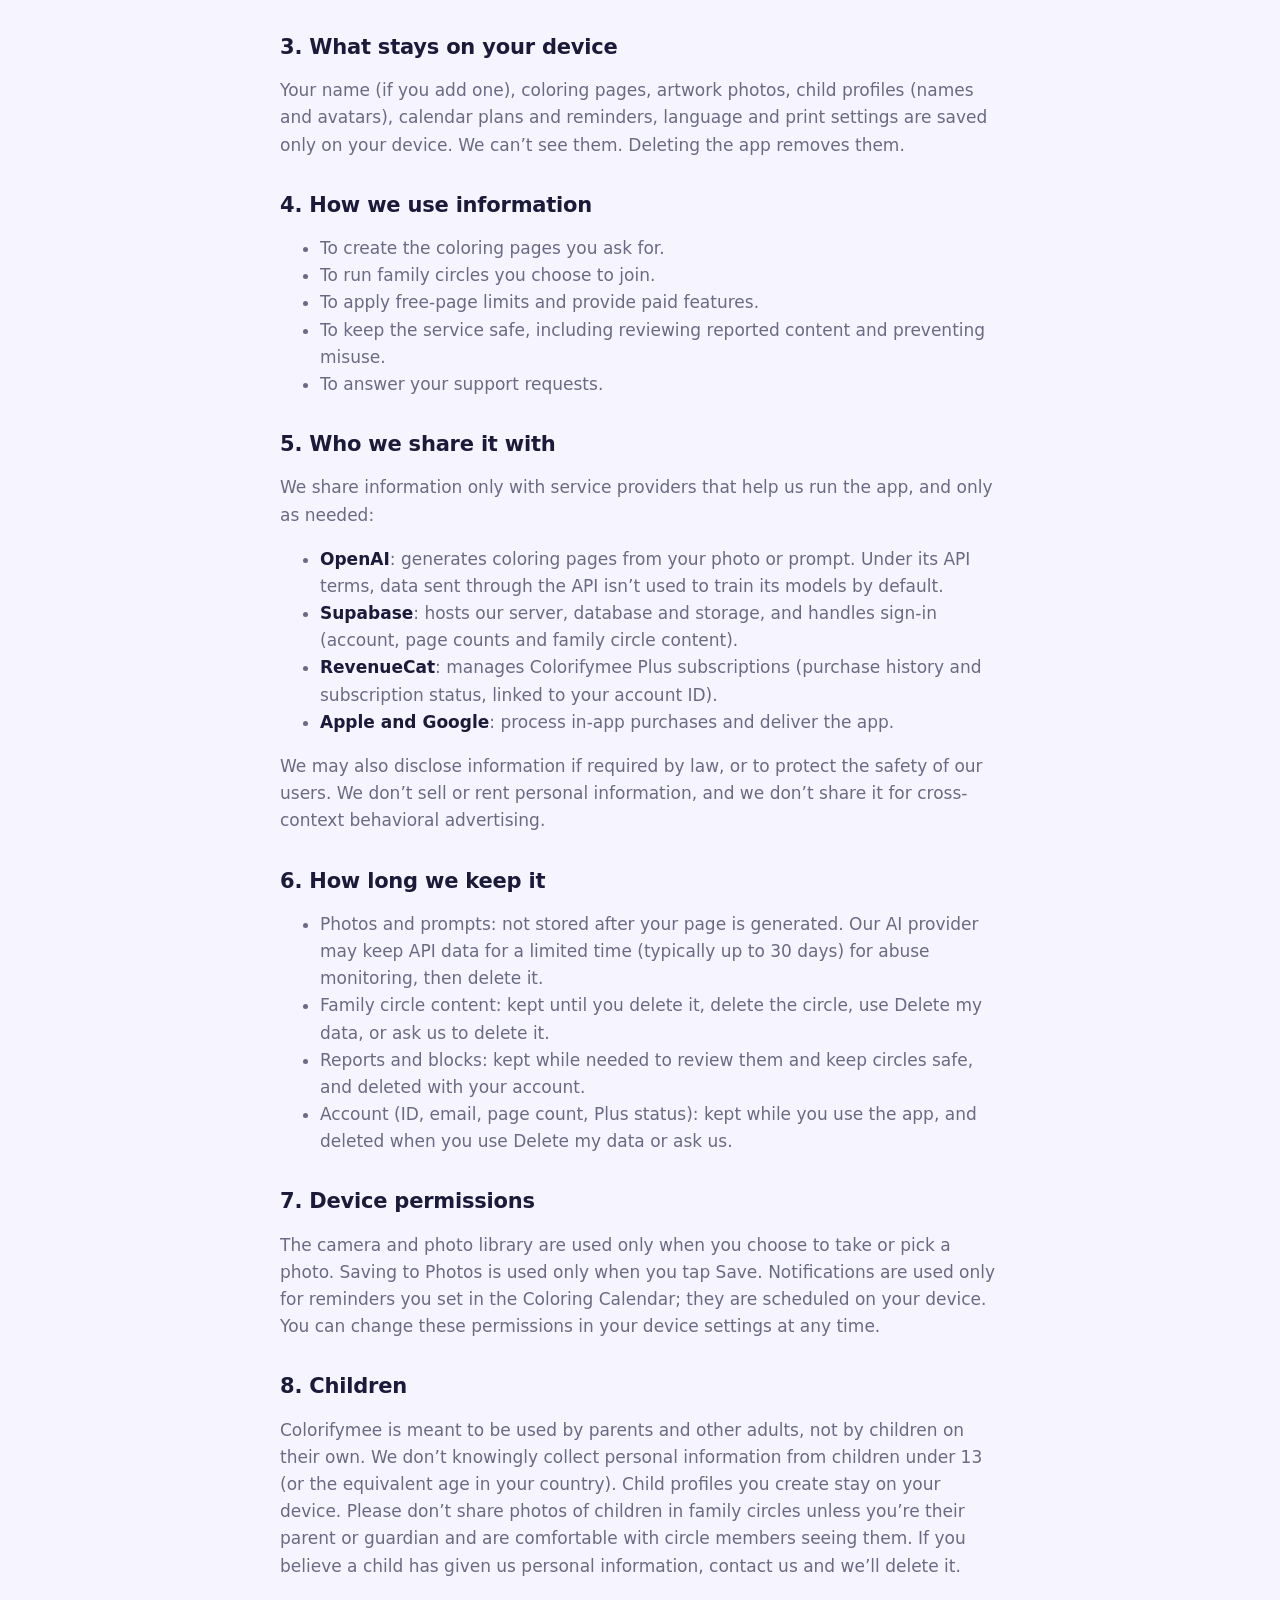
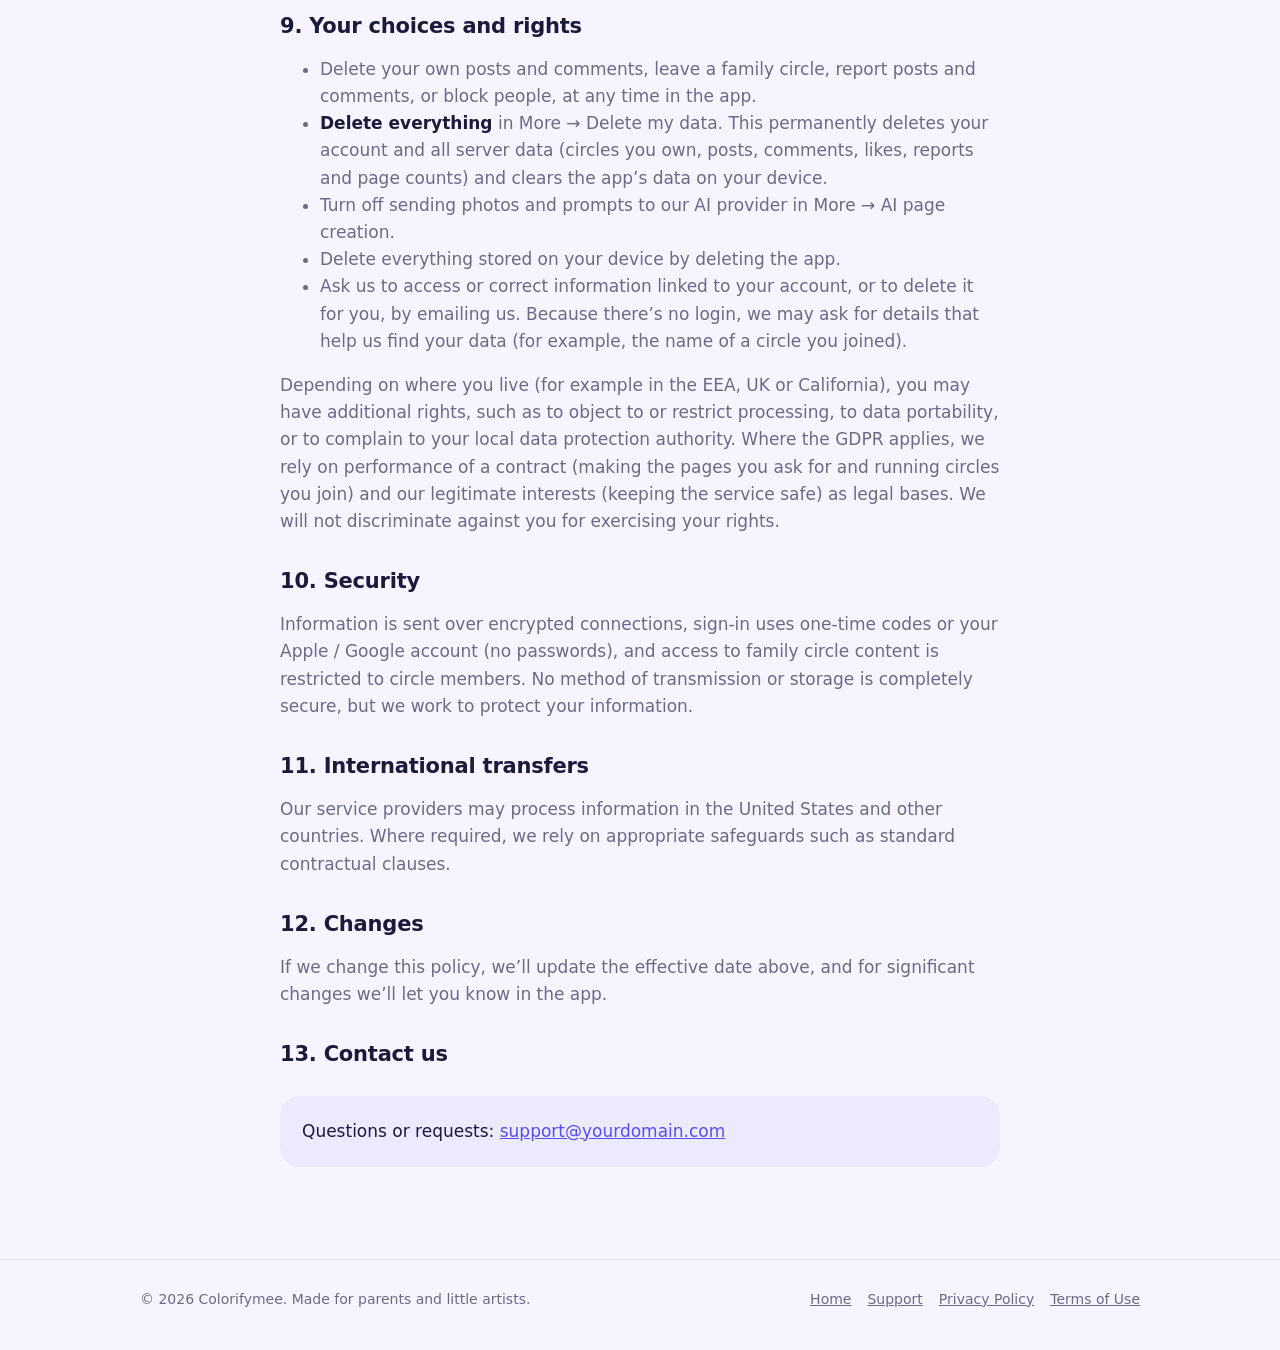
==== commit 1d57bc09: "Add sign-in, feature onboarding and Colorifymee Plus (RevenueCat) - Onboarding: optional sign-up (Ap" ====
--- a/privacy.html
+++ b/privacy.html
@@ -36,7 +36,7 @@
 
   <h2 id="summary">1. Summary</h2>
   <ul>
-    <li>No sign-up: the app signs you in anonymously. We don’t ask for your name, email or password.</li>
+    <li>Sign-in is optional: without it the app uses an anonymous account. If you sign in, we store only your email address or Apple / Google account ID. There’s never a password.</li>
     <li>The photo or prompt you choose is sent to our AI provider only to make your coloring page, and isn’t kept on our servers afterwards.</li>
     <li>Your pages, artwork and child profiles are stored on your device.</li>
     <li>We don’t sell your information, show ads, or use third-party tracking.</li>
@@ -44,9 +44,9 @@
 
   <h2 id="collect">2. Information we process</h2>
   <p><strong>Photos and prompts you submit.</strong> When you create a page, the photo or text prompt you choose, along with your style settings, is sent over an encrypted connection to our server and on to our AI image provider to generate the page. The app asks for your permission before anything is sent, and you can turn this off at any time in More → AI page creation. We don’t keep your photos or prompts on our servers after the page is created, and we don’t use them for advertising or to train our own models.</p>
-  <p><strong>Anonymous account.</strong> We create an anonymous user ID for your installation and store a count of pages you’ve created, so we can apply free-page limits and prevent abuse.</p>
+  <p><strong>Your account.</strong> We create an anonymous user ID for your installation and store a count of pages you’ve created, so we can apply free-page limits and prevent abuse. If you choose to sign in with Apple, Google or email, we also store your email address (Apple may give us a private relay address), your Apple or Google account ID, and the name they share, so you can use the app on other devices.</p>
   <p><strong>Community (family circles).</strong> If you create or join a family circle, we store the display name you choose, the artwork photos and captions you share, likes, comments, reports, blocks and circle activity notifications, so other members of that circle can see them. Only members of a circle can see its content.</p>
-  <p><strong>Purchases.</strong> If paid features are offered, payments are handled by the Apple App Store or Google Play. We don’t receive your card details; we may receive confirmation of what you’ve purchased so we can unlock it.</p>
+  <p><strong>Purchases.</strong> Colorifymee Plus is sold through the Apple App Store or Google Play, which handle payment. We don’t receive your card details. Our subscription provider, RevenueCat, receives your purchase and subscription status together with your account ID, so Plus works on all your devices.</p>
   <p><strong>Support messages.</strong> If you email us, we receive your email address and whatever you include in your message.</p>
 
   <h2 id="device">3. What stays on your device</h2>
@@ -65,7 +65,8 @@
   <p>We share information only with service providers that help us run the app, and only as needed:</p>
   <ul>
     <li><strong>OpenAI</strong>: generates coloring pages from your photo or prompt. Under its API terms, data sent through the API isn’t used to train its models by default.</li>
-    <li><strong>Supabase</strong>: hosts our server, database and storage (anonymous account, page counts and family circle content).</li>
+    <li><strong>Supabase</strong>: hosts our server, database and storage, and handles sign-in (account, page counts and family circle content).</li>
+    <li><strong>RevenueCat</strong>: manages Colorifymee Plus subscriptions (purchase history and subscription status, linked to your account ID).</li>
     <li><strong>Apple and Google</strong>: process in-app purchases and deliver the app.</li>
   </ul>
   <p>We may also disclose information if required by law, or to protect the safety of our users. We don’t sell or rent personal information, and we don’t share it for cross-context behavioral advertising.</p>
@@ -75,7 +76,7 @@
     <li>Photos and prompts: not stored after your page is generated. Our AI provider may keep API data for a limited time (typically up to 30 days) for abuse monitoring, then delete it.</li>
     <li>Family circle content: kept until you delete it, delete the circle, use Delete my data, or ask us to delete it.</li>
     <li>Reports and blocks: kept while needed to review them and keep circles safe, and deleted with your account.</li>
-    <li>Anonymous ID and page count: kept while you use the app, and deleted on request.</li>
+    <li>Account (ID, email, page count, Plus status): kept while you use the app, and deleted when you use Delete my data or ask us.</li>
   </ul>
 
   <h2 id="permissions">7. Device permissions</h2>
@@ -90,12 +91,12 @@
     <li><strong>Delete everything</strong> in More → Delete my data. This permanently deletes your account and all server data (circles you own, posts, comments, likes, reports and page counts) and clears the app’s data on your device.</li>
     <li>Turn off sending photos and prompts to our AI provider in More → AI page creation.</li>
     <li>Delete everything stored on your device by deleting the app.</li>
-    <li>Ask us to access or correct information linked to your anonymous account, or to delete it for you, by emailing us. Because there’s no login, we may ask for details that help us find your data (for example, the name of a circle you joined).</li>
+    <li>Ask us to access or correct information linked to your account, or to delete it for you, by emailing us. Because there’s no login, we may ask for details that help us find your data (for example, the name of a circle you joined).</li>
   </ul>
   <p>Depending on where you live (for example in the EEA, UK or California), you may have additional rights, such as to object to or restrict processing, to data portability, or to complain to your local data protection authority. Where the GDPR applies, we rely on performance of a contract (making the pages you ask for and running circles you join) and our legitimate interests (keeping the service safe) as legal bases. We will not discriminate against you for exercising your rights.</p>
 
   <h2 id="security">10. Security</h2>
-  <p>Information is sent over encrypted connections, and access to family circle content is restricted to circle members. No method of transmission or storage is completely secure, but we work to protect your information.</p>
+  <p>Information is sent over encrypted connections, sign-in uses one-time codes or your Apple / Google account (no passwords), and access to family circle content is restricted to circle members. No method of transmission or storage is completely secure, but we work to protect your information.</p>
 
   <h2 id="transfers">11. International transfers</h2>
   <p>Our service providers may process information in the United States and other countries. Where required, we rely on appropriate safeguards such as standard contractual clauses.</p>
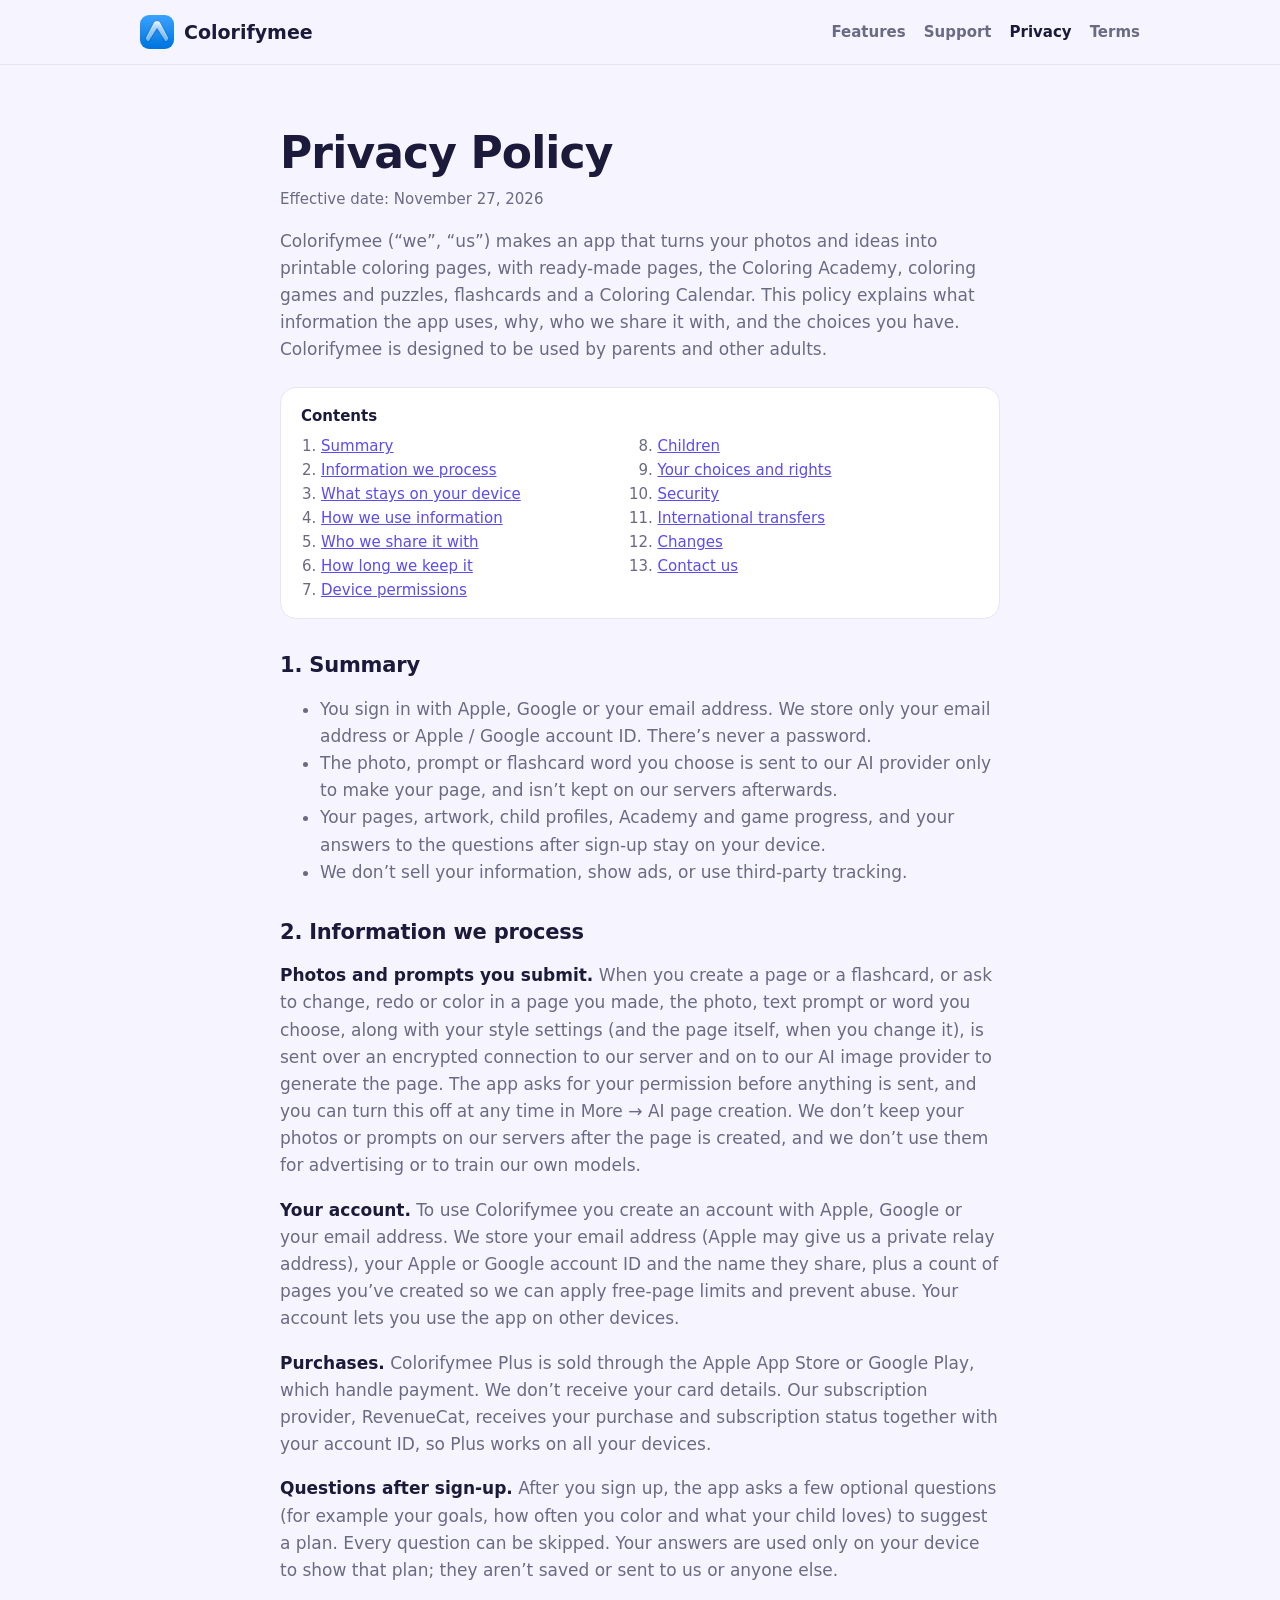
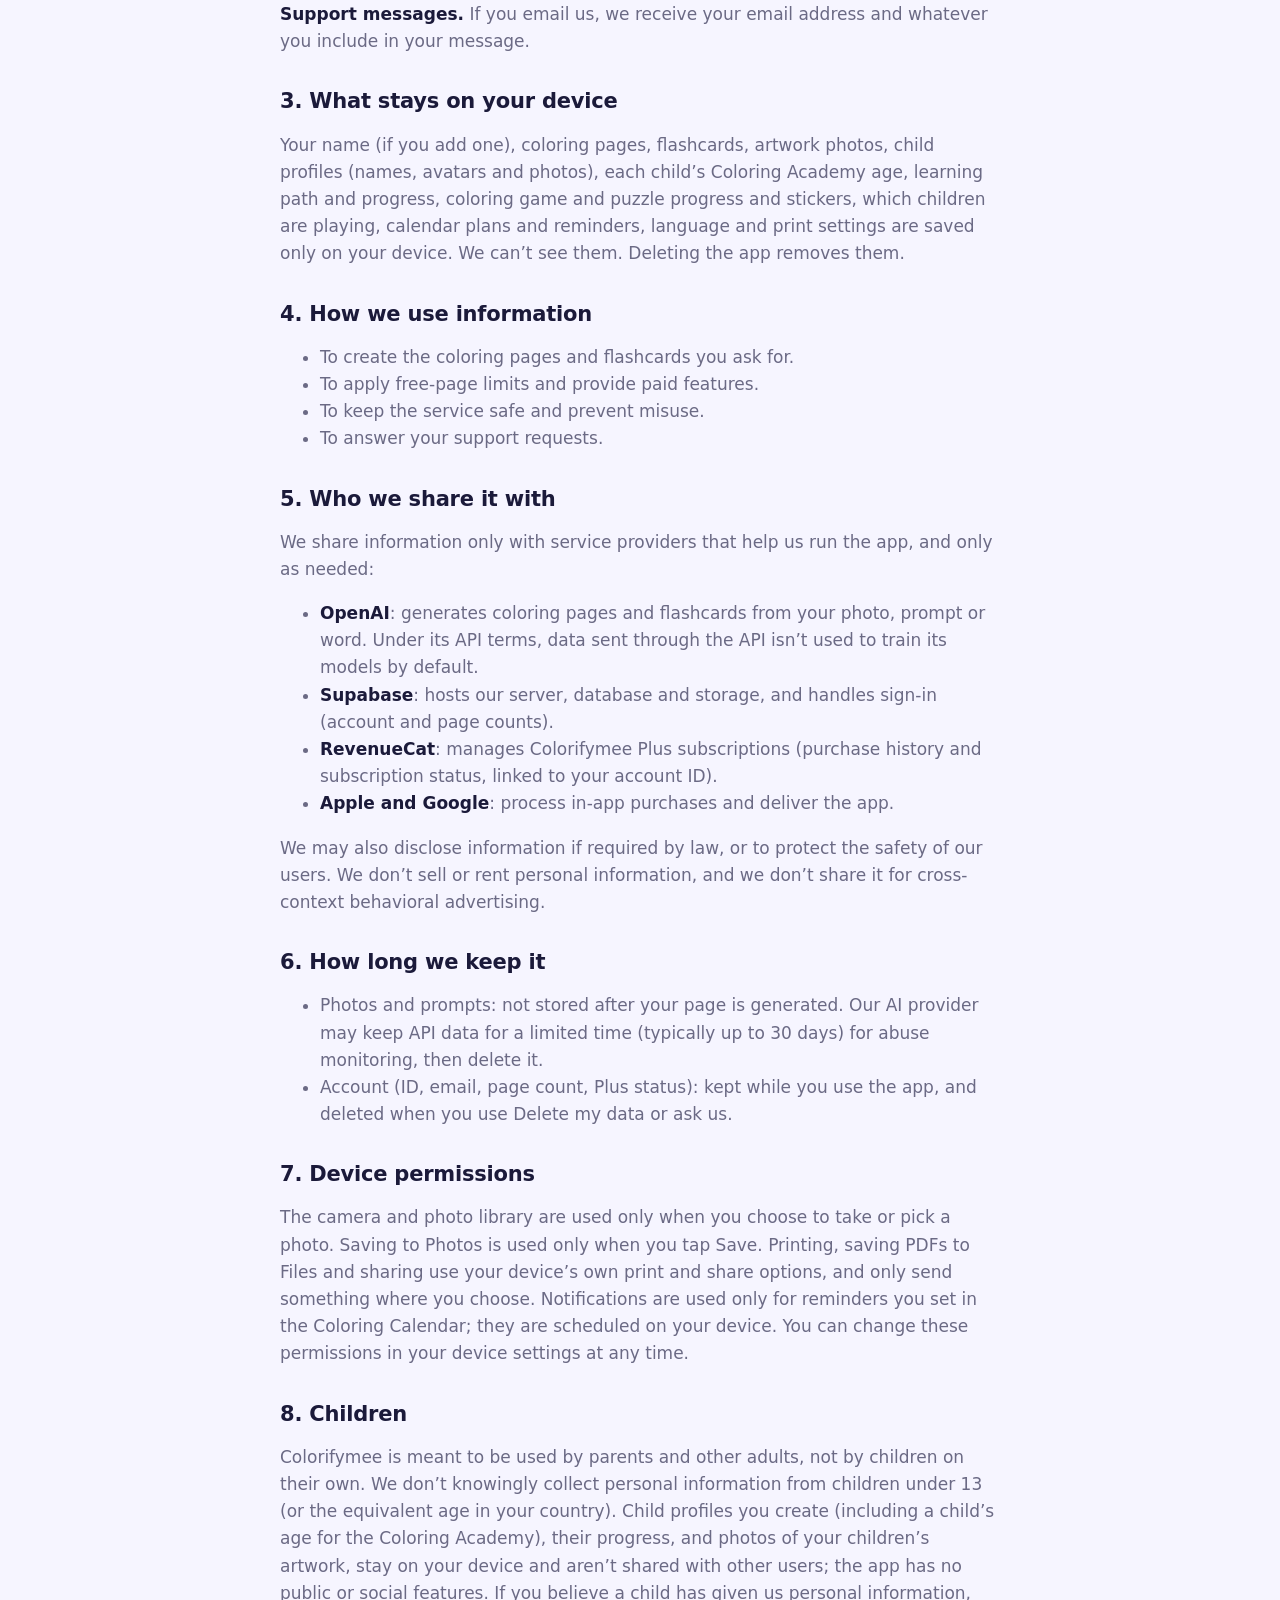
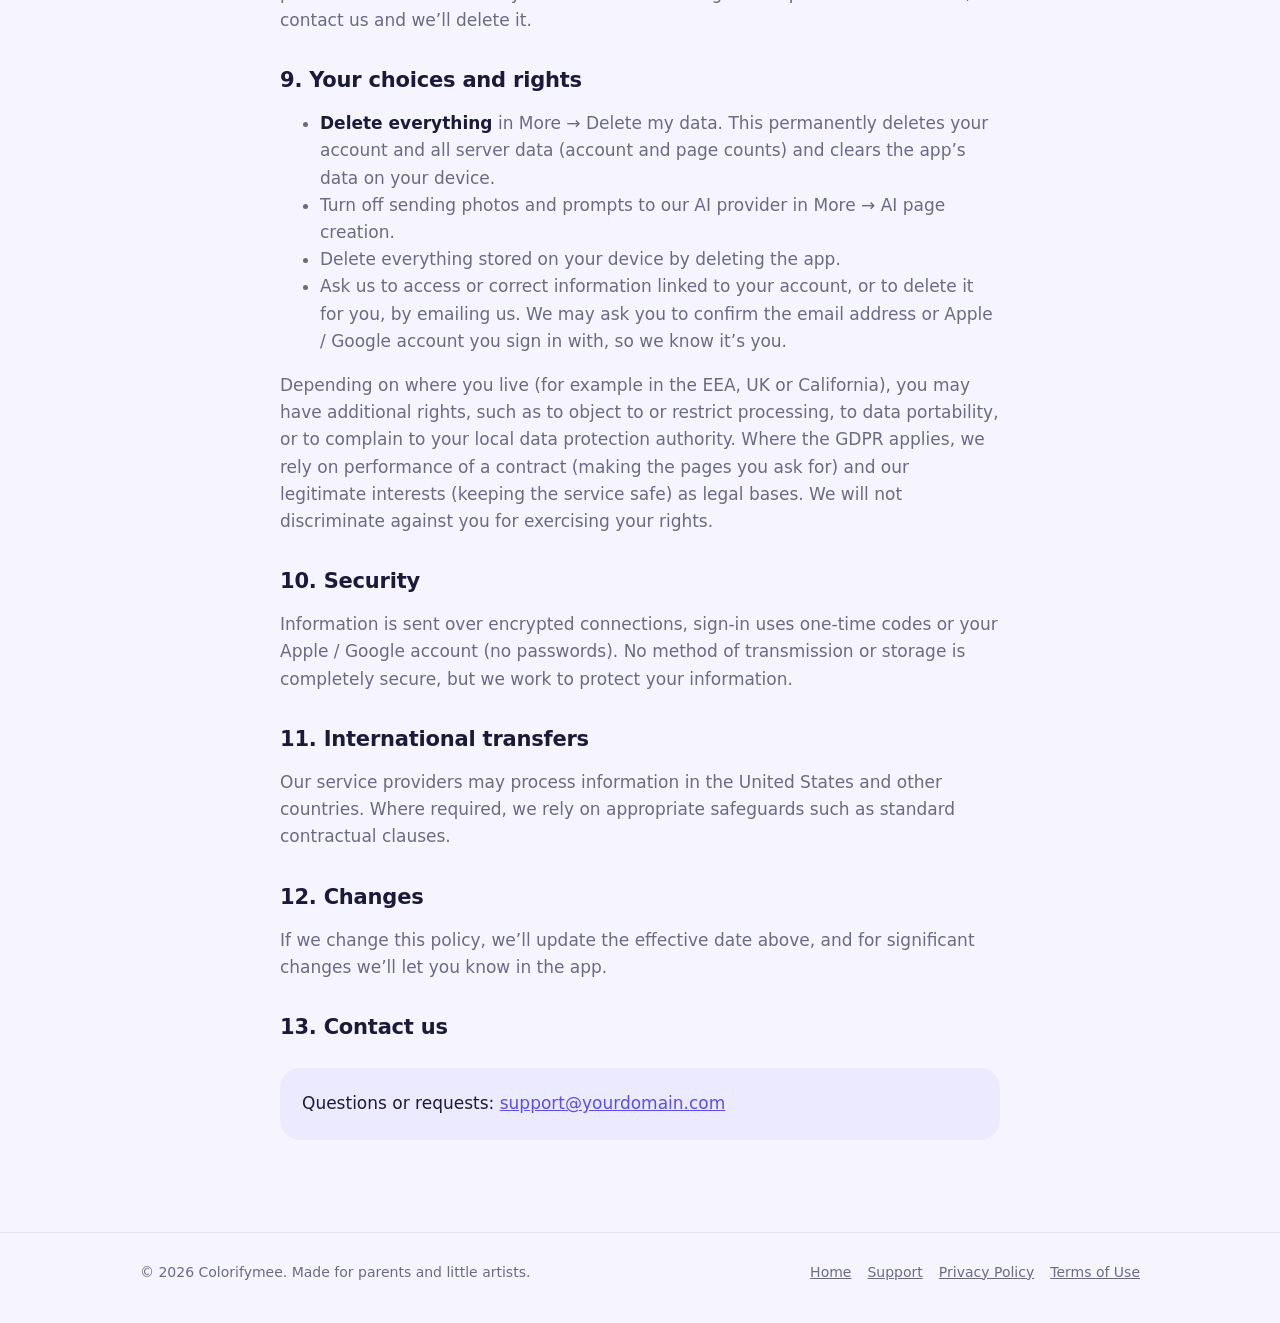
==== commit b5cd0c60: "Add Academy, coloring games, sign-up questions; remove Community; update legal - Coloring Academy, c" ====
--- a/privacy.html
+++ b/privacy.html
@@ -21,8 +21,8 @@
 </div></header>
 <main class="wrap doc">
   <h1>Privacy Policy</h1>
-  <p class="updated">Effective date: November 23, 2026</p>
-  <p>Colorifymee (“we”, “us”) makes an app that turns your photos and ideas into printable coloring pages. This policy explains what information the app uses, why, who we share it with, and the choices you have. Colorifymee is designed to be used by parents and other adults.</p>
+  <p class="updated">Effective date: November 27, 2026</p>
+  <p>Colorifymee (“we”, “us”) makes an app that turns your photos and ideas into printable coloring pages, with ready-made pages, the Coloring Academy, coloring games and puzzles, flashcards and a Coloring Calendar. This policy explains what information the app uses, why, who we share it with, and the choices you have. Colorifymee is designed to be used by parents and other adults.</p>
 
   <nav class="toc" aria-label="Contents"><strong>Contents</strong><ol>
     <li><a href="#summary">Summary</a></li><li><a href="#collect">Information we process</a></li>
@@ -36,36 +36,35 @@
 
   <h2 id="summary">1. Summary</h2>
   <ul>
-    <li>Sign-in is optional: without it the app uses an anonymous account. If you sign in, we store only your email address or Apple / Google account ID. There’s never a password.</li>
-    <li>The photo or prompt you choose is sent to our AI provider only to make your coloring page, and isn’t kept on our servers afterwards.</li>
-    <li>Your pages, artwork and child profiles are stored on your device.</li>
+    <li>You sign in with Apple, Google or your email address. We store only your email address or Apple / Google account ID. There’s never a password.</li>
+    <li>The photo, prompt or flashcard word you choose is sent to our AI provider only to make your page, and isn’t kept on our servers afterwards.</li>
+    <li>Your pages, artwork, child profiles, Academy and game progress, and your answers to the questions after sign-up stay on your device.</li>
     <li>We don’t sell your information, show ads, or use third-party tracking.</li>
   </ul>
 
   <h2 id="collect">2. Information we process</h2>
-  <p><strong>Photos and prompts you submit.</strong> When you create a page, the photo or text prompt you choose, along with your style settings, is sent over an encrypted connection to our server and on to our AI image provider to generate the page. The app asks for your permission before anything is sent, and you can turn this off at any time in More → AI page creation. We don’t keep your photos or prompts on our servers after the page is created, and we don’t use them for advertising or to train our own models.</p>
-  <p><strong>Your account.</strong> We create an anonymous user ID for your installation and store a count of pages you’ve created, so we can apply free-page limits and prevent abuse. If you choose to sign in with Apple, Google or email, we also store your email address (Apple may give us a private relay address), your Apple or Google account ID, and the name they share, so you can use the app on other devices.</p>
-  <p><strong>Community (family circles).</strong> If you create or join a family circle, we store the display name you choose, the artwork photos and captions you share, likes, comments, reports, blocks and circle activity notifications, so other members of that circle can see them. Only members of a circle can see its content.</p>
+  <p><strong>Photos and prompts you submit.</strong> When you create a page or a flashcard, or ask to change, redo or color in a page you made, the photo, text prompt or word you choose, along with your style settings (and the page itself, when you change it), is sent over an encrypted connection to our server and on to our AI image provider to generate the page. The app asks for your permission before anything is sent, and you can turn this off at any time in More → AI page creation. We don’t keep your photos or prompts on our servers after the page is created, and we don’t use them for advertising or to train our own models.</p>
+  <p><strong>Your account.</strong> To use Colorifymee you create an account with Apple, Google or your email address. We store your email address (Apple may give us a private relay address), your Apple or Google account ID and the name they share, plus a count of pages you’ve created so we can apply free-page limits and prevent abuse. Your account lets you use the app on other devices.</p>
   <p><strong>Purchases.</strong> Colorifymee Plus is sold through the Apple App Store or Google Play, which handle payment. We don’t receive your card details. Our subscription provider, RevenueCat, receives your purchase and subscription status together with your account ID, so Plus works on all your devices.</p>
+  <p><strong>Questions after sign-up.</strong> After you sign up, the app asks a few optional questions (for example your goals, how often you color and what your child loves) to suggest a plan. Every question can be skipped. Your answers are used only on your device to show that plan; they aren’t saved or sent to us or anyone else.</p>
   <p><strong>Support messages.</strong> If you email us, we receive your email address and whatever you include in your message.</p>
 
   <h2 id="device">3. What stays on your device</h2>
-  <p>Your name (if you add one), coloring pages, artwork photos, child profiles (names and avatars), calendar plans and reminders, language and print settings are saved only on your device. We can’t see them. Deleting the app removes them.</p>
+  <p>Your name (if you add one), coloring pages, flashcards, artwork photos, child profiles (names, avatars and photos), each child’s Coloring Academy age, learning path and progress, coloring game and puzzle progress and stickers, which children are playing, calendar plans and reminders, language and print settings are saved only on your device. We can’t see them. Deleting the app removes them.</p>
 
   <h2 id="use">4. How we use information</h2>
   <ul>
-    <li>To create the coloring pages you ask for.</li>
-    <li>To run family circles you choose to join.</li>
+    <li>To create the coloring pages and flashcards you ask for.</li>
     <li>To apply free-page limits and provide paid features.</li>
-    <li>To keep the service safe, including reviewing reported content and preventing misuse.</li>
+    <li>To keep the service safe and prevent misuse.</li>
     <li>To answer your support requests.</li>
   </ul>
 
   <h2 id="share">5. Who we share it with</h2>
   <p>We share information only with service providers that help us run the app, and only as needed:</p>
   <ul>
-    <li><strong>OpenAI</strong>: generates coloring pages from your photo or prompt. Under its API terms, data sent through the API isn’t used to train its models by default.</li>
-    <li><strong>Supabase</strong>: hosts our server, database and storage, and handles sign-in (account, page counts and family circle content).</li>
+    <li><strong>OpenAI</strong>: generates coloring pages and flashcards from your photo, prompt or word. Under its API terms, data sent through the API isn’t used to train its models by default.</li>
+    <li><strong>Supabase</strong>: hosts our server, database and storage, and handles sign-in (account and page counts).</li>
     <li><strong>RevenueCat</strong>: manages Colorifymee Plus subscriptions (purchase history and subscription status, linked to your account ID).</li>
     <li><strong>Apple and Google</strong>: process in-app purchases and deliver the app.</li>
   </ul>
@@ -74,29 +73,26 @@
   <h2 id="retention">6. How long we keep it</h2>
   <ul>
     <li>Photos and prompts: not stored after your page is generated. Our AI provider may keep API data for a limited time (typically up to 30 days) for abuse monitoring, then delete it.</li>
-    <li>Family circle content: kept until you delete it, delete the circle, use Delete my data, or ask us to delete it.</li>
-    <li>Reports and blocks: kept while needed to review them and keep circles safe, and deleted with your account.</li>
     <li>Account (ID, email, page count, Plus status): kept while you use the app, and deleted when you use Delete my data or ask us.</li>
   </ul>
 
   <h2 id="permissions">7. Device permissions</h2>
-  <p>The camera and photo library are used only when you choose to take or pick a photo. Saving to Photos is used only when you tap Save. Notifications are used only for reminders you set in the Coloring Calendar; they are scheduled on your device. You can change these permissions in your device settings at any time.</p>
+  <p>The camera and photo library are used only when you choose to take or pick a photo. Saving to Photos is used only when you tap Save. Printing, saving PDFs to Files and sharing use your device’s own print and share options, and only send something where you choose. Notifications are used only for reminders you set in the Coloring Calendar; they are scheduled on your device. You can change these permissions in your device settings at any time.</p>
 
   <h2 id="children">8. Children</h2>
-  <p>Colorifymee is meant to be used by parents and other adults, not by children on their own. We don’t knowingly collect personal information from children under 13 (or the equivalent age in your country). Child profiles you create stay on your device. Please don’t share photos of children in family circles unless you’re their parent or guardian and are comfortable with circle members seeing them. If you believe a child has given us personal information, contact us and we’ll delete it.</p>
+  <p>Colorifymee is meant to be used by parents and other adults, not by children on their own. We don’t knowingly collect personal information from children under 13 (or the equivalent age in your country). Child profiles you create (including a child’s age for the Coloring Academy), their progress, and photos of your children’s artwork, stay on your device and aren’t shared with other users; the app has no public or social features. If you believe a child has given us personal information, contact us and we’ll delete it.</p>
 
   <h2 id="rights">9. Your choices and rights</h2>
   <ul>
-    <li>Delete your own posts and comments, leave a family circle, report posts and comments, or block people, at any time in the app.</li>
-    <li><strong>Delete everything</strong> in More → Delete my data. This permanently deletes your account and all server data (circles you own, posts, comments, likes, reports and page counts) and clears the app’s data on your device.</li>
+    <li><strong>Delete everything</strong> in More → Delete my data. This permanently deletes your account and all server data (account and page counts) and clears the app’s data on your device.</li>
     <li>Turn off sending photos and prompts to our AI provider in More → AI page creation.</li>
     <li>Delete everything stored on your device by deleting the app.</li>
-    <li>Ask us to access or correct information linked to your account, or to delete it for you, by emailing us. Because there’s no login, we may ask for details that help us find your data (for example, the name of a circle you joined).</li>
+    <li>Ask us to access or correct information linked to your account, or to delete it for you, by emailing us. We may ask you to confirm the email address or Apple / Google account you sign in with, so we know it’s you.</li>
   </ul>
-  <p>Depending on where you live (for example in the EEA, UK or California), you may have additional rights, such as to object to or restrict processing, to data portability, or to complain to your local data protection authority. Where the GDPR applies, we rely on performance of a contract (making the pages you ask for and running circles you join) and our legitimate interests (keeping the service safe) as legal bases. We will not discriminate against you for exercising your rights.</p>
+  <p>Depending on where you live (for example in the EEA, UK or California), you may have additional rights, such as to object to or restrict processing, to data portability, or to complain to your local data protection authority. Where the GDPR applies, we rely on performance of a contract (making the pages you ask for) and our legitimate interests (keeping the service safe) as legal bases. We will not discriminate against you for exercising your rights.</p>
 
   <h2 id="security">10. Security</h2>
-  <p>Information is sent over encrypted connections, sign-in uses one-time codes or your Apple / Google account (no passwords), and access to family circle content is restricted to circle members. No method of transmission or storage is completely secure, but we work to protect your information.</p>
+  <p>Information is sent over encrypted connections, sign-in uses one-time codes or your Apple / Google account (no passwords). No method of transmission or storage is completely secure, but we work to protect your information.</p>
 
   <h2 id="transfers">11. International transfers</h2>
   <p>Our service providers may process information in the United States and other countries. Where required, we rely on appropriate safeguards such as standard contractual clauses.</p>
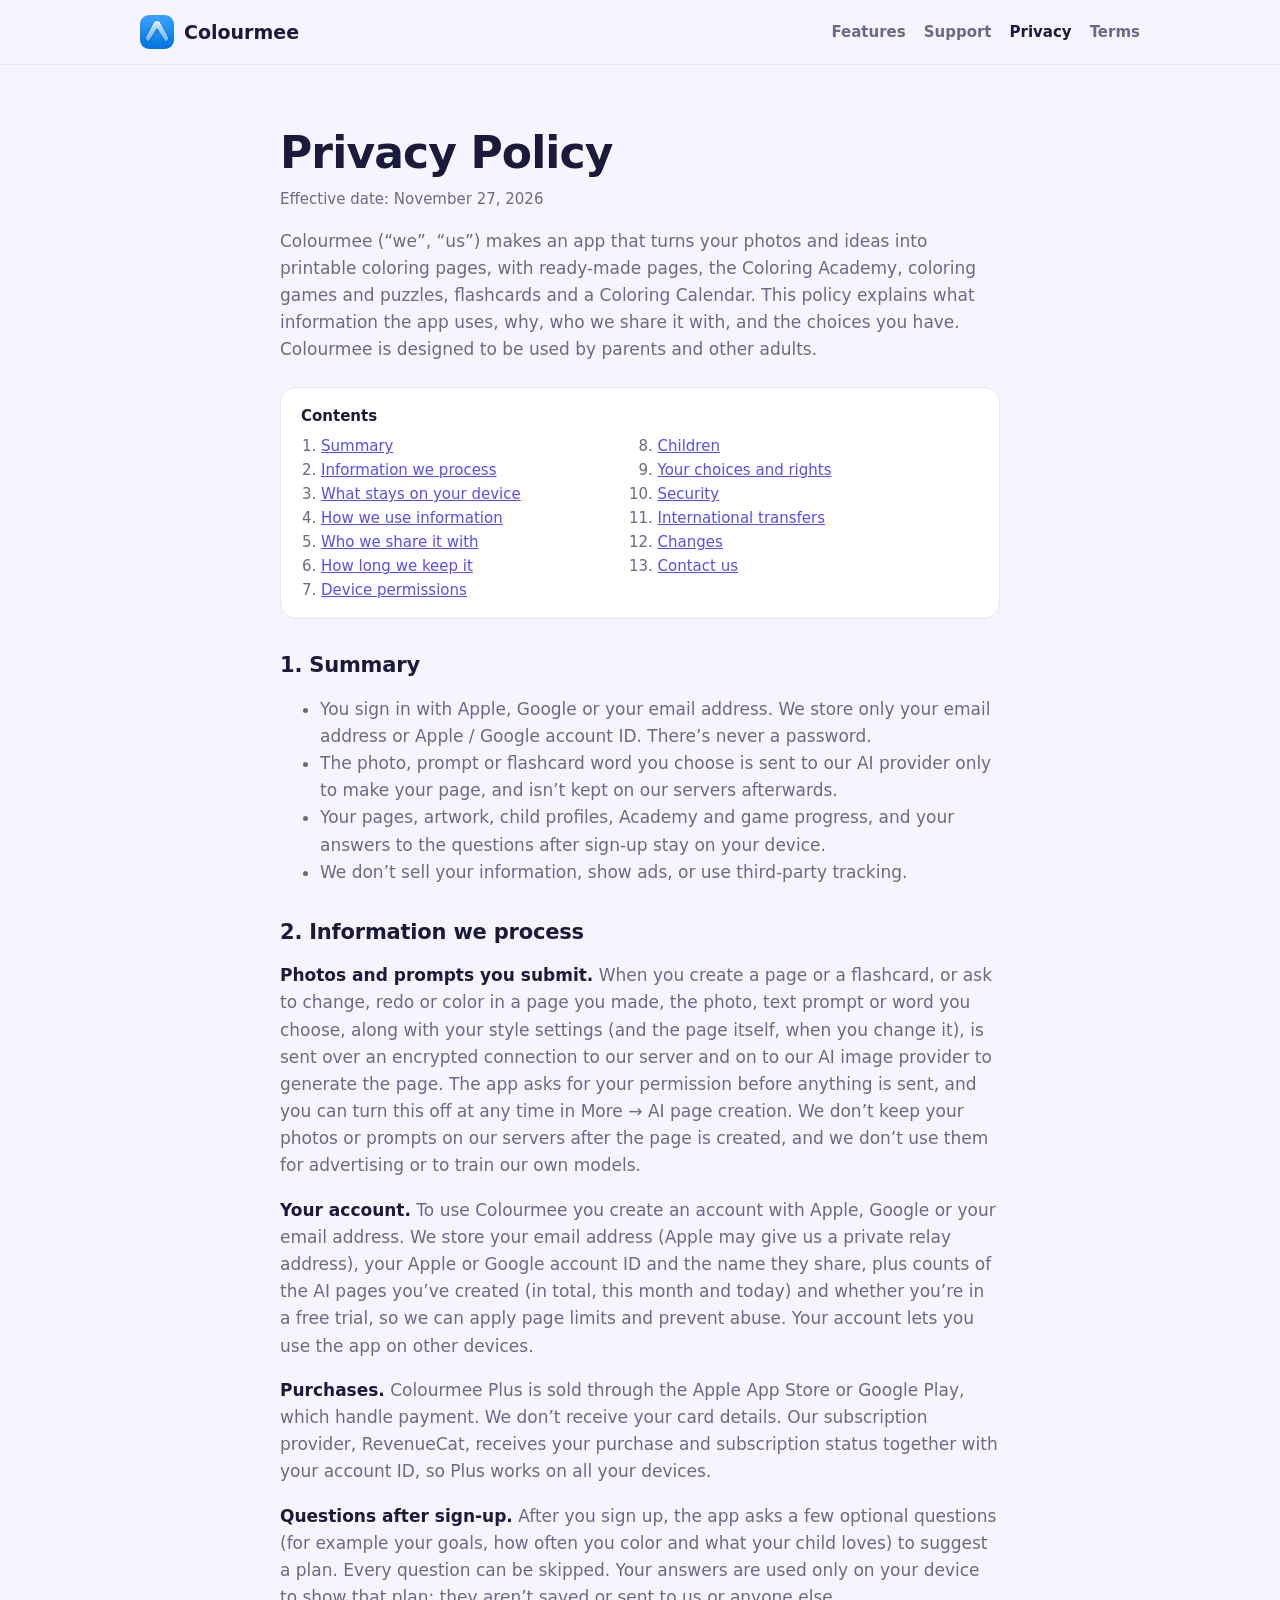
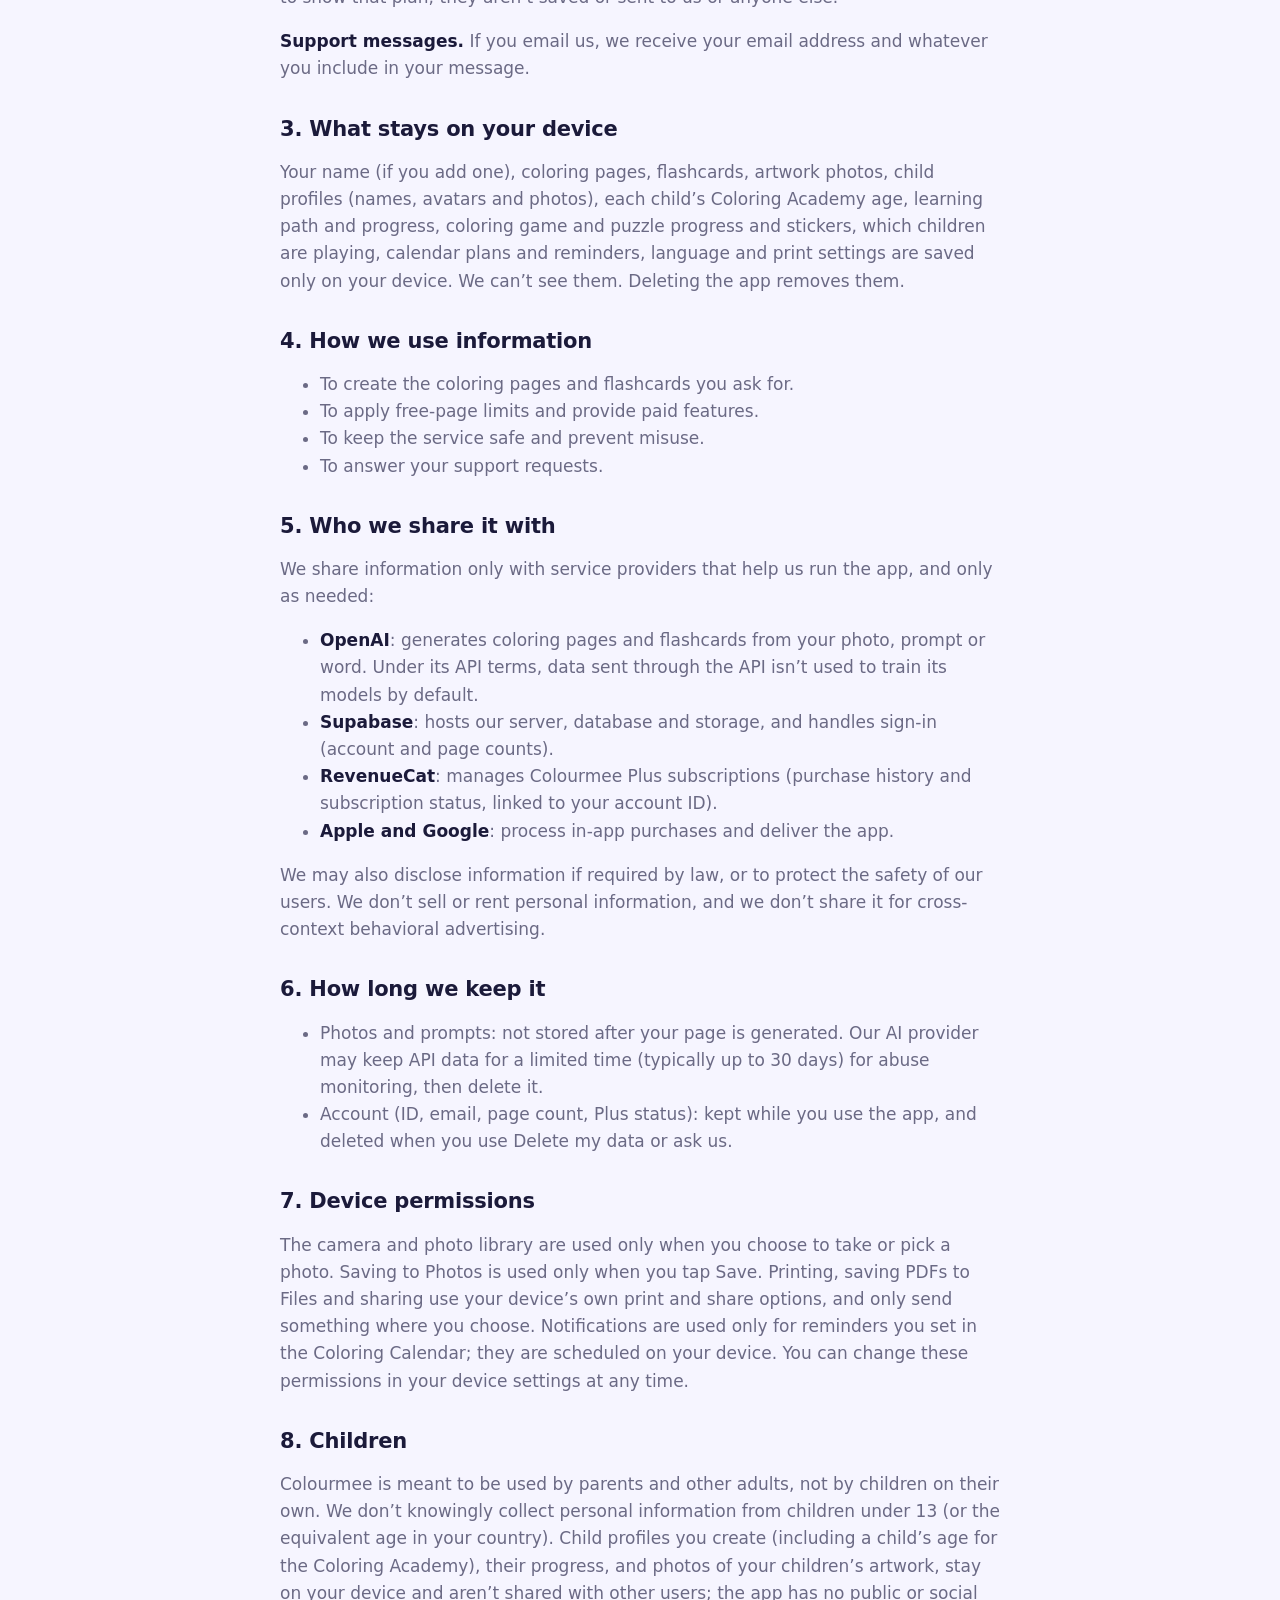
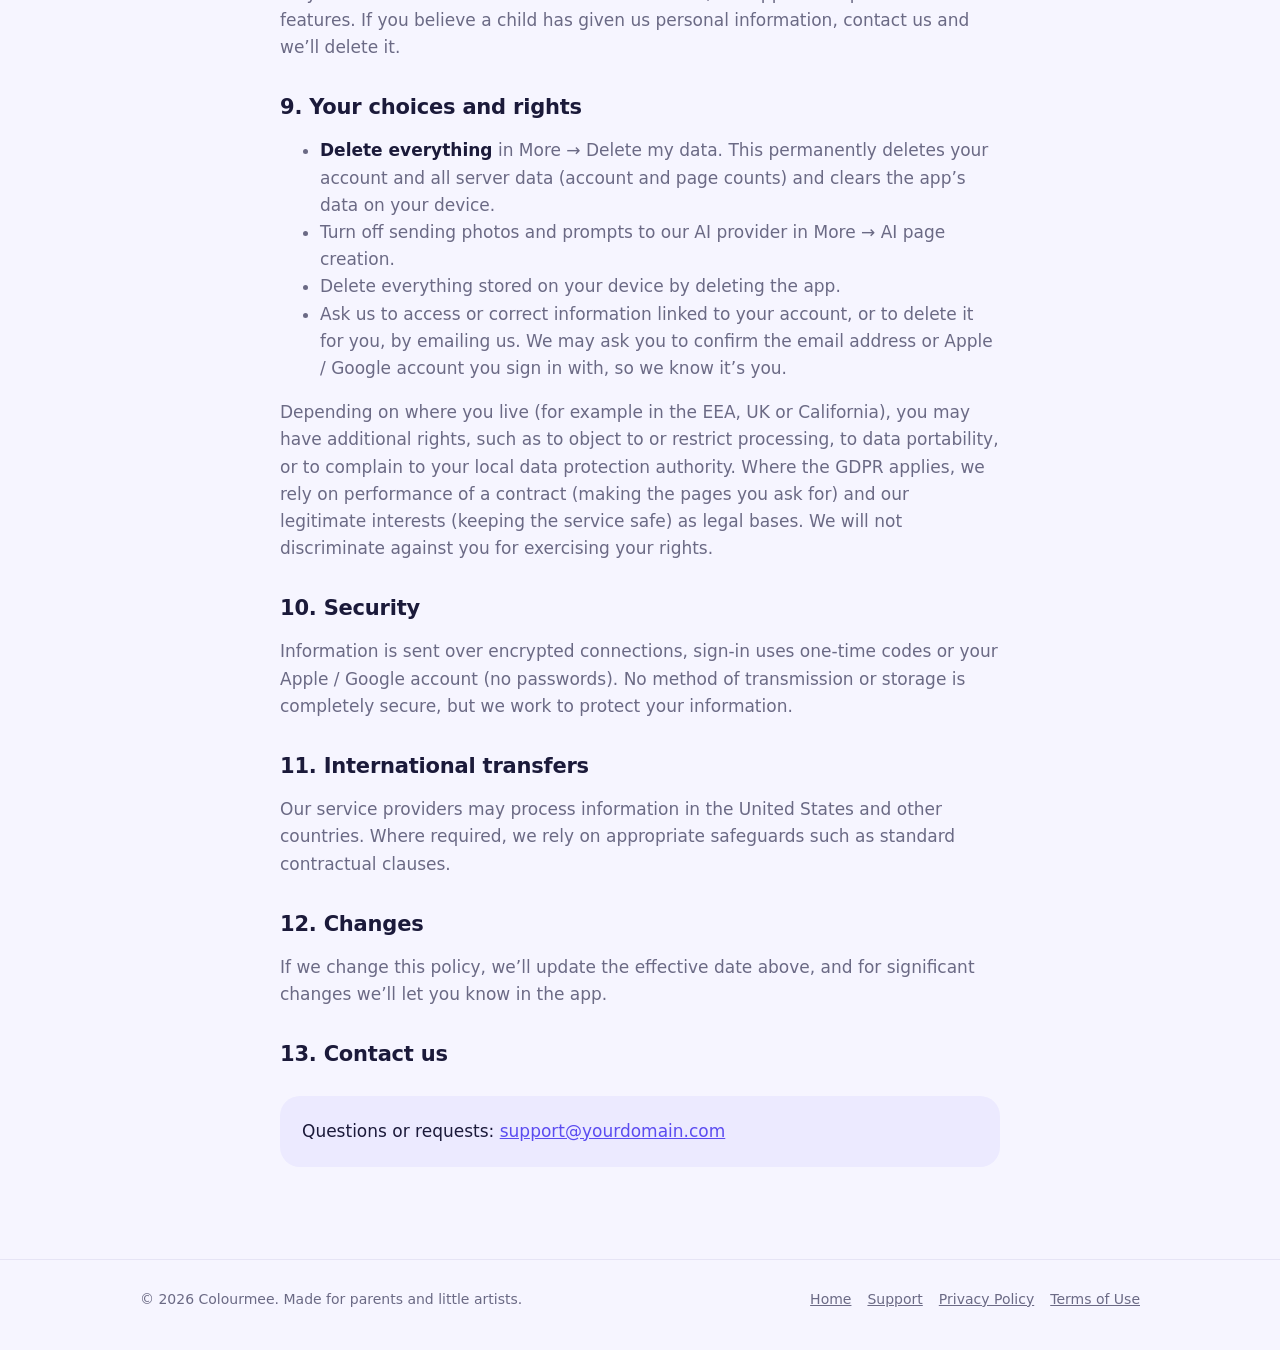
==== commit b785fd19: "Rename to Colourmee; AI page limits; flashcards in toddler topics - Rename the app to Colourmee (nam" ====
--- a/privacy.html
+++ b/privacy.html
@@ -3,15 +3,15 @@
 <head>
 <meta charset="utf-8">
 <meta name="viewport" content="width=device-width, initial-scale=1">
-<title>Privacy Policy – Colorifymee</title>
-<meta name="description" content="How the Colorifymee app handles your information.">
+<title>Privacy Policy – Colourmee</title>
+<meta name="description" content="How the Colourmee app handles your information.">
 <link rel="icon" href="img/icon.png">
 <link rel="apple-touch-icon" href="img/icon.png">
 <link rel="stylesheet" href="styles.css">
 </head>
 <body>
 <header class="site"><div class="wrap">
-  <a class="brand" href="index.html"><img src="img/icon.png" alt=""><span class="name">Colorifymee</span></a>
+  <a class="brand" href="index.html"><img src="img/icon.png" alt=""><span class="name">Colourmee</span></a>
   <nav class="site" aria-label="Main">
     <a class="hide-sm" href="index.html#features">Features</a>
     <a href="support.html">Support</a>
@@ -22,7 +22,7 @@
 <main class="wrap doc">
   <h1>Privacy Policy</h1>
   <p class="updated">Effective date: November 27, 2026</p>
-  <p>Colorifymee (“we”, “us”) makes an app that turns your photos and ideas into printable coloring pages, with ready-made pages, the Coloring Academy, coloring games and puzzles, flashcards and a Coloring Calendar. This policy explains what information the app uses, why, who we share it with, and the choices you have. Colorifymee is designed to be used by parents and other adults.</p>
+  <p>Colourmee (“we”, “us”) makes an app that turns your photos and ideas into printable coloring pages, with ready-made pages, the Coloring Academy, coloring games and puzzles, flashcards and a Coloring Calendar. This policy explains what information the app uses, why, who we share it with, and the choices you have. Colourmee is designed to be used by parents and other adults.</p>
 
   <nav class="toc" aria-label="Contents"><strong>Contents</strong><ol>
     <li><a href="#summary">Summary</a></li><li><a href="#collect">Information we process</a></li>
@@ -44,8 +44,8 @@
 
   <h2 id="collect">2. Information we process</h2>
   <p><strong>Photos and prompts you submit.</strong> When you create a page or a flashcard, or ask to change, redo or color in a page you made, the photo, text prompt or word you choose, along with your style settings (and the page itself, when you change it), is sent over an encrypted connection to our server and on to our AI image provider to generate the page. The app asks for your permission before anything is sent, and you can turn this off at any time in More → AI page creation. We don’t keep your photos or prompts on our servers after the page is created, and we don’t use them for advertising or to train our own models.</p>
-  <p><strong>Your account.</strong> To use Colorifymee you create an account with Apple, Google or your email address. We store your email address (Apple may give us a private relay address), your Apple or Google account ID and the name they share, plus a count of pages you’ve created so we can apply free-page limits and prevent abuse. Your account lets you use the app on other devices.</p>
-  <p><strong>Purchases.</strong> Colorifymee Plus is sold through the Apple App Store or Google Play, which handle payment. We don’t receive your card details. Our subscription provider, RevenueCat, receives your purchase and subscription status together with your account ID, so Plus works on all your devices.</p>
+  <p><strong>Your account.</strong> To use Colourmee you create an account with Apple, Google or your email address. We store your email address (Apple may give us a private relay address), your Apple or Google account ID and the name they share, plus counts of the AI pages you’ve created (in total, this month and today) and whether you’re in a free trial, so we can apply page limits and prevent abuse. Your account lets you use the app on other devices.</p>
+  <p><strong>Purchases.</strong> Colourmee Plus is sold through the Apple App Store or Google Play, which handle payment. We don’t receive your card details. Our subscription provider, RevenueCat, receives your purchase and subscription status together with your account ID, so Plus works on all your devices.</p>
   <p><strong>Questions after sign-up.</strong> After you sign up, the app asks a few optional questions (for example your goals, how often you color and what your child loves) to suggest a plan. Every question can be skipped. Your answers are used only on your device to show that plan; they aren’t saved or sent to us or anyone else.</p>
   <p><strong>Support messages.</strong> If you email us, we receive your email address and whatever you include in your message.</p>
 
@@ -65,7 +65,7 @@
   <ul>
     <li><strong>OpenAI</strong>: generates coloring pages and flashcards from your photo, prompt or word. Under its API terms, data sent through the API isn’t used to train its models by default.</li>
     <li><strong>Supabase</strong>: hosts our server, database and storage, and handles sign-in (account and page counts).</li>
-    <li><strong>RevenueCat</strong>: manages Colorifymee Plus subscriptions (purchase history and subscription status, linked to your account ID).</li>
+    <li><strong>RevenueCat</strong>: manages Colourmee Plus subscriptions (purchase history and subscription status, linked to your account ID).</li>
     <li><strong>Apple and Google</strong>: process in-app purchases and deliver the app.</li>
   </ul>
   <p>We may also disclose information if required by law, or to protect the safety of our users. We don’t sell or rent personal information, and we don’t share it for cross-context behavioral advertising.</p>
@@ -80,7 +80,7 @@
   <p>The camera and photo library are used only when you choose to take or pick a photo. Saving to Photos is used only when you tap Save. Printing, saving PDFs to Files and sharing use your device’s own print and share options, and only send something where you choose. Notifications are used only for reminders you set in the Coloring Calendar; they are scheduled on your device. You can change these permissions in your device settings at any time.</p>
 
   <h2 id="children">8. Children</h2>
-  <p>Colorifymee is meant to be used by parents and other adults, not by children on their own. We don’t knowingly collect personal information from children under 13 (or the equivalent age in your country). Child profiles you create (including a child’s age for the Coloring Academy), their progress, and photos of your children’s artwork, stay on your device and aren’t shared with other users; the app has no public or social features. If you believe a child has given us personal information, contact us and we’ll delete it.</p>
+  <p>Colourmee is meant to be used by parents and other adults, not by children on their own. We don’t knowingly collect personal information from children under 13 (or the equivalent age in your country). Child profiles you create (including a child’s age for the Coloring Academy), their progress, and photos of your children’s artwork, stay on your device and aren’t shared with other users; the app has no public or social features. If you believe a child has given us personal information, contact us and we’ll delete it.</p>
 
   <h2 id="rights">9. Your choices and rights</h2>
   <ul>
@@ -104,7 +104,7 @@
   <div class="contact"><p>Questions or requests: <a href="mailto:support@yourdomain.com">support@yourdomain.com</a></p></div>
 </main>
 <footer class="site"><div class="wrap">
-  <span>© 2026 Colorifymee. Made for parents and little artists.</span>
+  <span>© 2026 Colourmee. Made for parents and little artists.</span>
   <nav aria-label="Footer"><a href="index.html">Home</a><a href="support.html">Support</a><a href="privacy.html">Privacy Policy</a><a href="terms.html">Terms of Use</a></nav>
 </div></footer>
 </body>
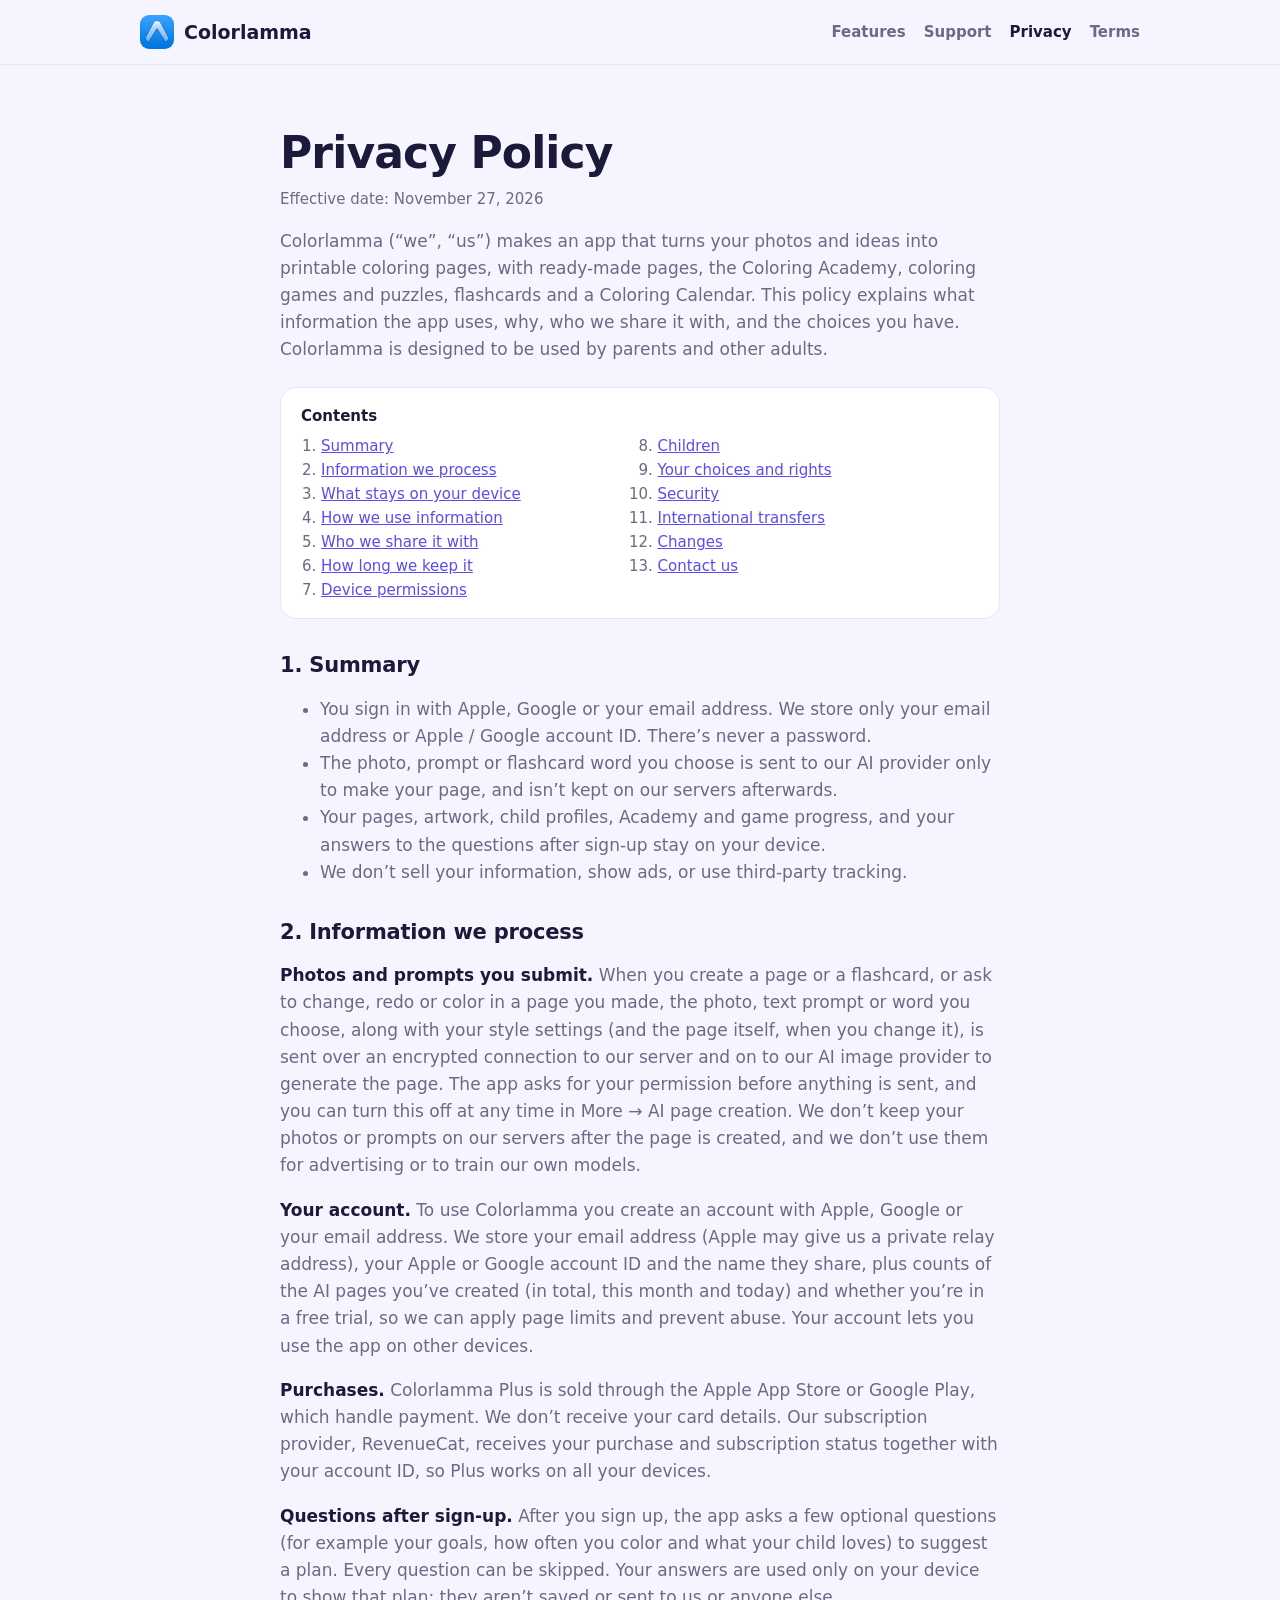
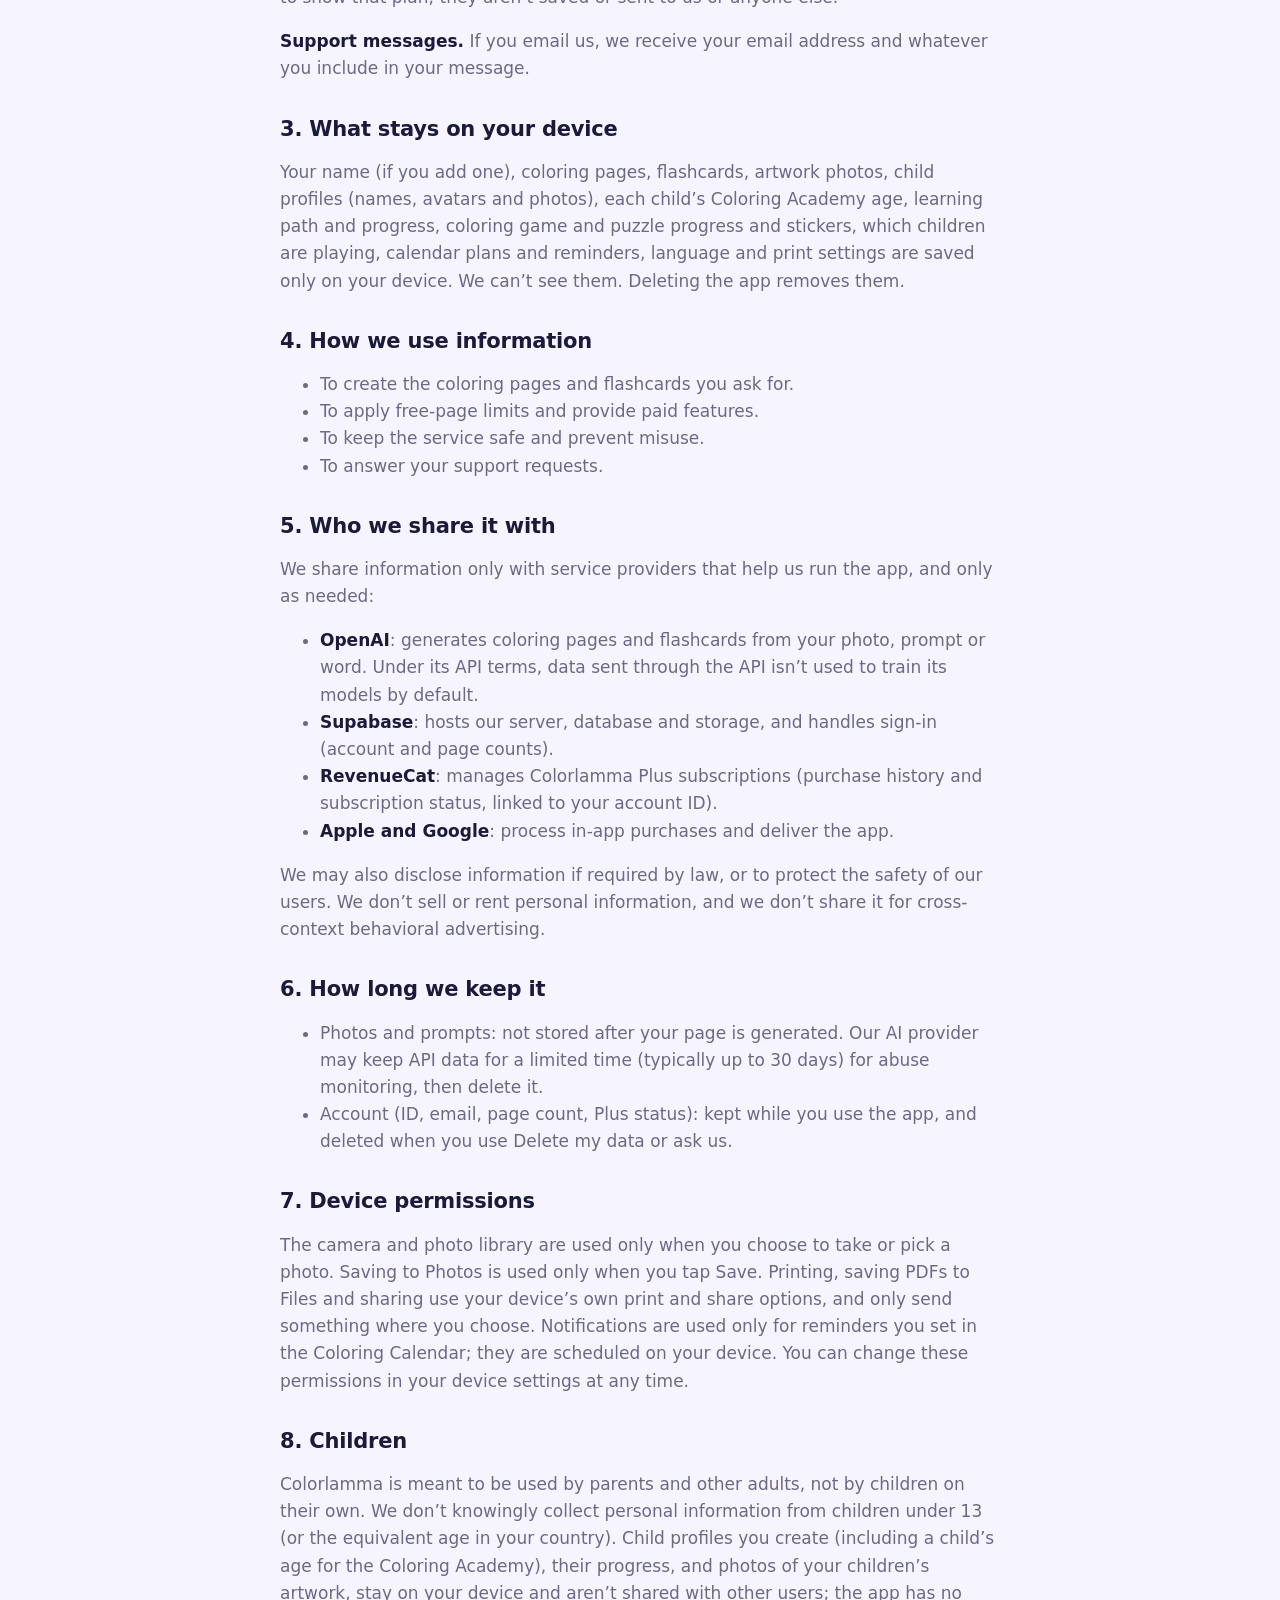
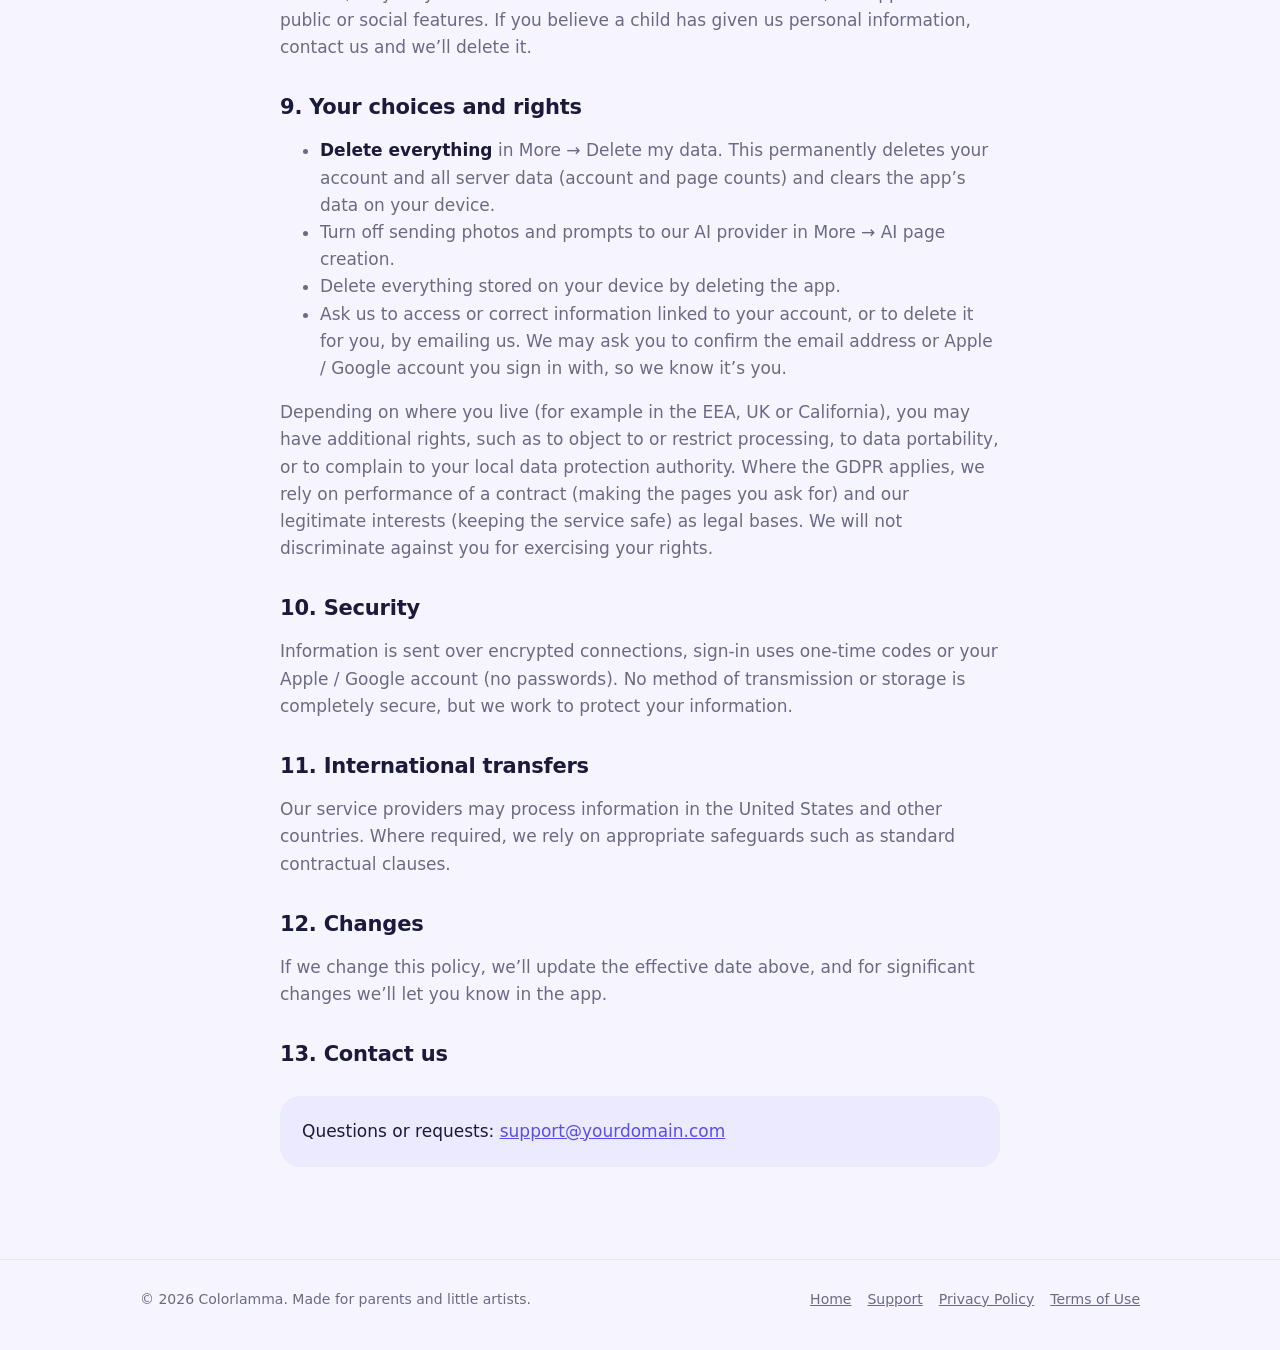
==== commit af93fd4e: "Rename app to Colorlamma (bundle ID com.colorlamma.app) Co-Authored-By: Claude Opus 5.5 <noreply@ant" ====
--- a/privacy.html
+++ b/privacy.html
@@ -3,15 +3,15 @@
 <head>
 <meta charset="utf-8">
 <meta name="viewport" content="width=device-width, initial-scale=1">
-<title>Privacy Policy – Colourmee</title>
-<meta name="description" content="How the Colourmee app handles your information.">
+<title>Privacy Policy – Colorlamma</title>
+<meta name="description" content="How the Colorlamma app handles your information.">
 <link rel="icon" href="img/icon.png">
 <link rel="apple-touch-icon" href="img/icon.png">
 <link rel="stylesheet" href="styles.css">
 </head>
 <body>
 <header class="site"><div class="wrap">
-  <a class="brand" href="index.html"><img src="img/icon.png" alt=""><span class="name">Colourmee</span></a>
+  <a class="brand" href="index.html"><img src="img/icon.png" alt=""><span class="name">Colorlamma</span></a>
   <nav class="site" aria-label="Main">
     <a class="hide-sm" href="index.html#features">Features</a>
     <a href="support.html">Support</a>
@@ -22,7 +22,7 @@
 <main class="wrap doc">
   <h1>Privacy Policy</h1>
   <p class="updated">Effective date: November 27, 2026</p>
-  <p>Colourmee (“we”, “us”) makes an app that turns your photos and ideas into printable coloring pages, with ready-made pages, the Coloring Academy, coloring games and puzzles, flashcards and a Coloring Calendar. This policy explains what information the app uses, why, who we share it with, and the choices you have. Colourmee is designed to be used by parents and other adults.</p>
+  <p>Colorlamma (“we”, “us”) makes an app that turns your photos and ideas into printable coloring pages, with ready-made pages, the Coloring Academy, coloring games and puzzles, flashcards and a Coloring Calendar. This policy explains what information the app uses, why, who we share it with, and the choices you have. Colorlamma is designed to be used by parents and other adults.</p>
 
   <nav class="toc" aria-label="Contents"><strong>Contents</strong><ol>
     <li><a href="#summary">Summary</a></li><li><a href="#collect">Information we process</a></li>
@@ -44,8 +44,8 @@
 
   <h2 id="collect">2. Information we process</h2>
   <p><strong>Photos and prompts you submit.</strong> When you create a page or a flashcard, or ask to change, redo or color in a page you made, the photo, text prompt or word you choose, along with your style settings (and the page itself, when you change it), is sent over an encrypted connection to our server and on to our AI image provider to generate the page. The app asks for your permission before anything is sent, and you can turn this off at any time in More → AI page creation. We don’t keep your photos or prompts on our servers after the page is created, and we don’t use them for advertising or to train our own models.</p>
-  <p><strong>Your account.</strong> To use Colourmee you create an account with Apple, Google or your email address. We store your email address (Apple may give us a private relay address), your Apple or Google account ID and the name they share, plus counts of the AI pages you’ve created (in total, this month and today) and whether you’re in a free trial, so we can apply page limits and prevent abuse. Your account lets you use the app on other devices.</p>
-  <p><strong>Purchases.</strong> Colourmee Plus is sold through the Apple App Store or Google Play, which handle payment. We don’t receive your card details. Our subscription provider, RevenueCat, receives your purchase and subscription status together with your account ID, so Plus works on all your devices.</p>
+  <p><strong>Your account.</strong> To use Colorlamma you create an account with Apple, Google or your email address. We store your email address (Apple may give us a private relay address), your Apple or Google account ID and the name they share, plus counts of the AI pages you’ve created (in total, this month and today) and whether you’re in a free trial, so we can apply page limits and prevent abuse. Your account lets you use the app on other devices.</p>
+  <p><strong>Purchases.</strong> Colorlamma Plus is sold through the Apple App Store or Google Play, which handle payment. We don’t receive your card details. Our subscription provider, RevenueCat, receives your purchase and subscription status together with your account ID, so Plus works on all your devices.</p>
   <p><strong>Questions after sign-up.</strong> After you sign up, the app asks a few optional questions (for example your goals, how often you color and what your child loves) to suggest a plan. Every question can be skipped. Your answers are used only on your device to show that plan; they aren’t saved or sent to us or anyone else.</p>
   <p><strong>Support messages.</strong> If you email us, we receive your email address and whatever you include in your message.</p>
 
@@ -65,7 +65,7 @@
   <ul>
     <li><strong>OpenAI</strong>: generates coloring pages and flashcards from your photo, prompt or word. Under its API terms, data sent through the API isn’t used to train its models by default.</li>
     <li><strong>Supabase</strong>: hosts our server, database and storage, and handles sign-in (account and page counts).</li>
-    <li><strong>RevenueCat</strong>: manages Colourmee Plus subscriptions (purchase history and subscription status, linked to your account ID).</li>
+    <li><strong>RevenueCat</strong>: manages Colorlamma Plus subscriptions (purchase history and subscription status, linked to your account ID).</li>
     <li><strong>Apple and Google</strong>: process in-app purchases and deliver the app.</li>
   </ul>
   <p>We may also disclose information if required by law, or to protect the safety of our users. We don’t sell or rent personal information, and we don’t share it for cross-context behavioral advertising.</p>
@@ -80,7 +80,7 @@
   <p>The camera and photo library are used only when you choose to take or pick a photo. Saving to Photos is used only when you tap Save. Printing, saving PDFs to Files and sharing use your device’s own print and share options, and only send something where you choose. Notifications are used only for reminders you set in the Coloring Calendar; they are scheduled on your device. You can change these permissions in your device settings at any time.</p>
 
   <h2 id="children">8. Children</h2>
-  <p>Colourmee is meant to be used by parents and other adults, not by children on their own. We don’t knowingly collect personal information from children under 13 (or the equivalent age in your country). Child profiles you create (including a child’s age for the Coloring Academy), their progress, and photos of your children’s artwork, stay on your device and aren’t shared with other users; the app has no public or social features. If you believe a child has given us personal information, contact us and we’ll delete it.</p>
+  <p>Colorlamma is meant to be used by parents and other adults, not by children on their own. We don’t knowingly collect personal information from children under 13 (or the equivalent age in your country). Child profiles you create (including a child’s age for the Coloring Academy), their progress, and photos of your children’s artwork, stay on your device and aren’t shared with other users; the app has no public or social features. If you believe a child has given us personal information, contact us and we’ll delete it.</p>
 
   <h2 id="rights">9. Your choices and rights</h2>
   <ul>
@@ -104,7 +104,7 @@
   <div class="contact"><p>Questions or requests: <a href="mailto:support@yourdomain.com">support@yourdomain.com</a></p></div>
 </main>
 <footer class="site"><div class="wrap">
-  <span>© 2026 Colourmee. Made for parents and little artists.</span>
+  <span>© 2026 Colorlamma. Made for parents and little artists.</span>
   <nav aria-label="Footer"><a href="index.html">Home</a><a href="support.html">Support</a><a href="privacy.html">Privacy Policy</a><a href="terms.html">Terms of Use</a></nav>
 </div></footer>
 </body>
